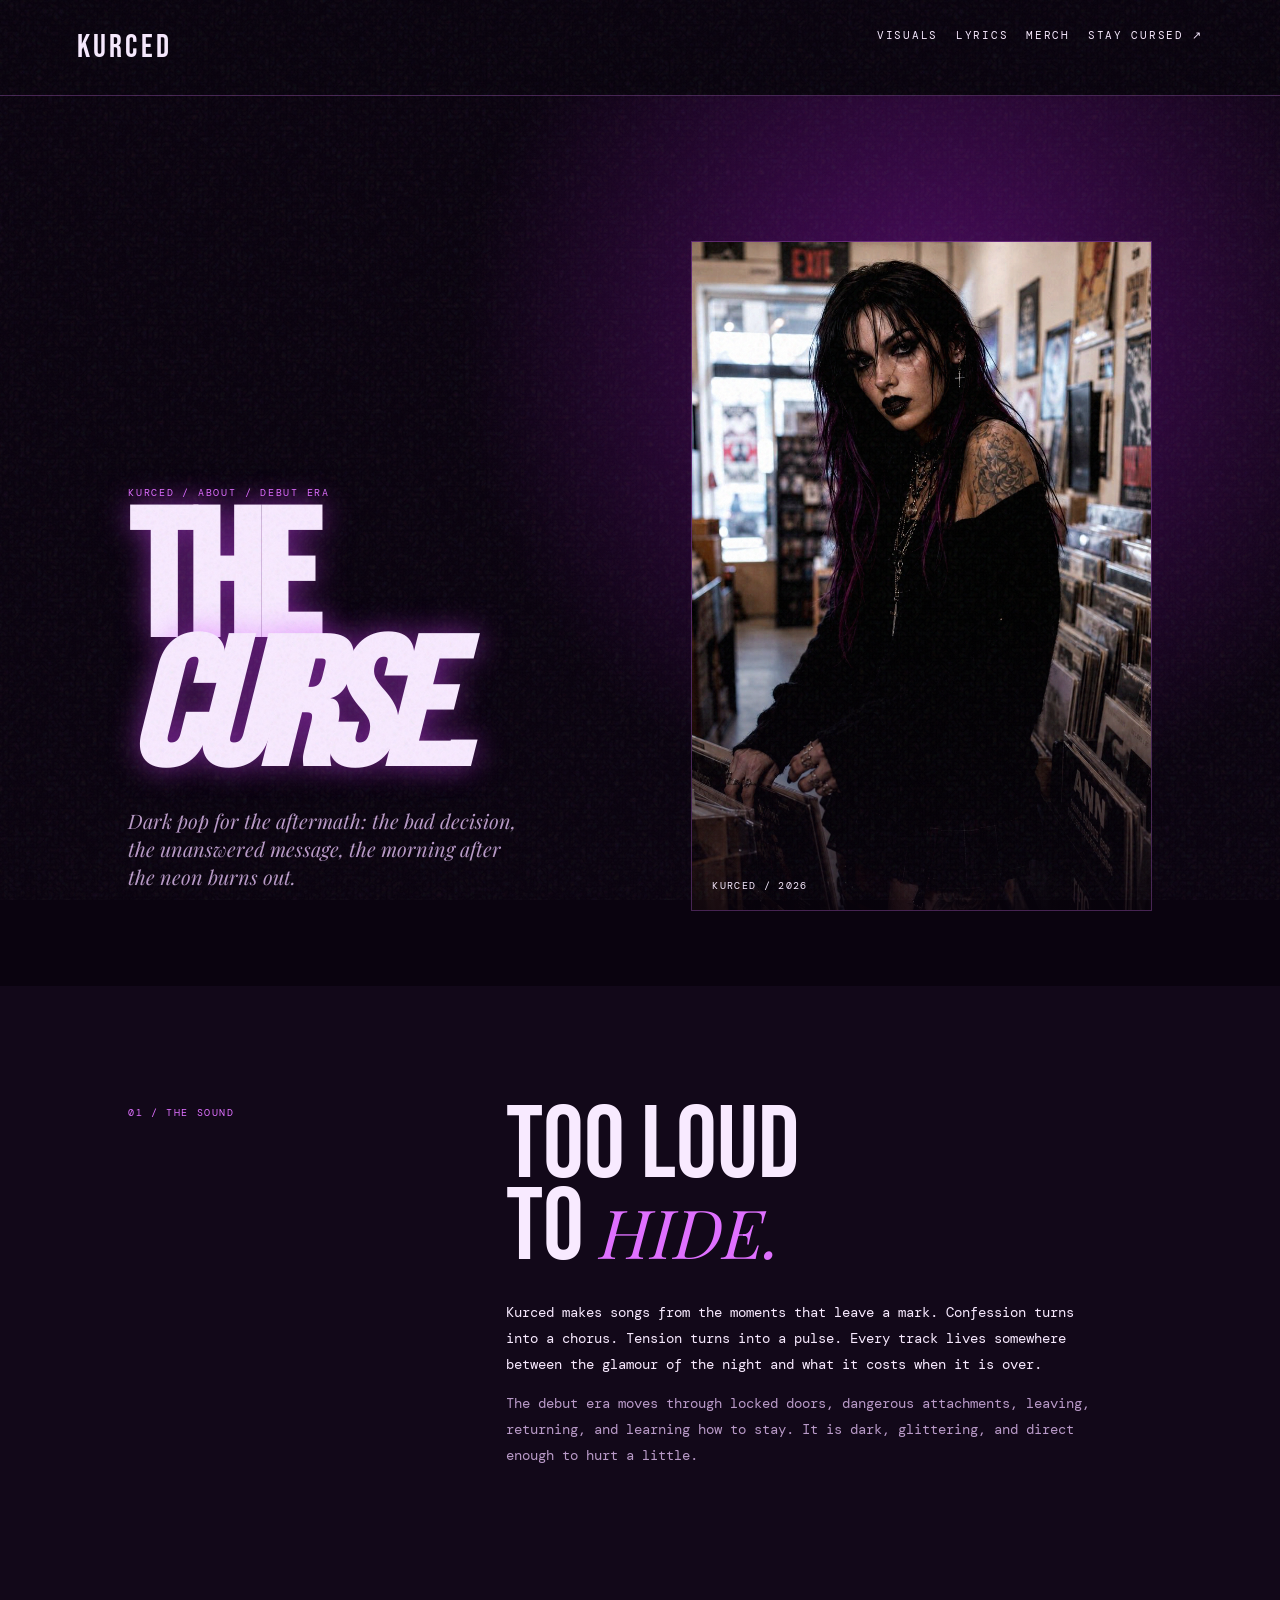
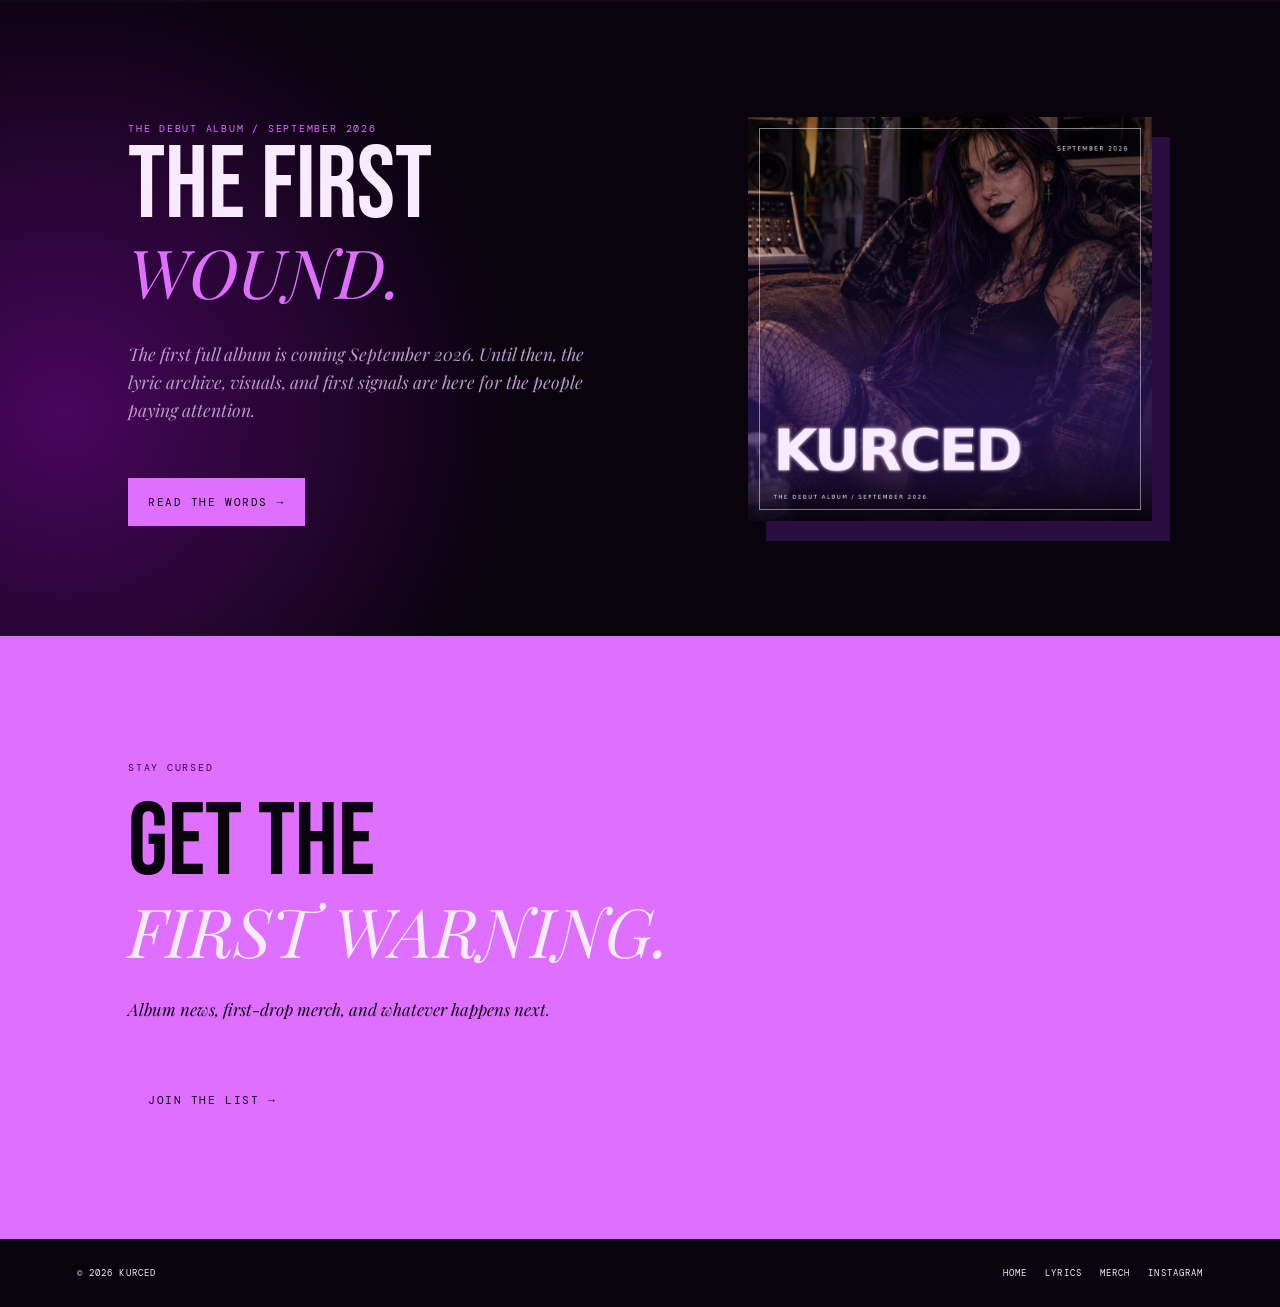
==== about.html @ 31b25982 "Add Kurced About and Merch pages" ====
<!doctype html>
<html lang="en"><head><meta charset="utf-8"><meta name="viewport" content="width=device-width,initial-scale=1"><meta name="theme-color" content="#09030e"><meta name="description" content="About Kurced — dark pop from the debut album era."><title>About — Kurced</title><link rel="preconnect" href="https://fonts.googleapis.com"><link rel="preconnect" href="https://fonts.gstatic.com" crossorigin><link href="https://fonts.googleapis.com/css2?family=Bebas+Neue&family=DM+Mono:wght@400;500&family=Playfair+Display:ital,wght@0,700;1,700&display=swap" rel="stylesheet"><link rel="stylesheet" href="styles.css?v=20260726-0930"></head><body><div class="noise"></div><header class="journal-nav"><a class="logo" href="index.html">KURCED</a><nav><a href="visuals.html">VISUALS</a><a href="lyrics.html">LYRICS</a><a href="merch.html">MERCH</a><a href="index.html#updates">STAY CURSED ↗</a></nav></header><main class="about-page"><section class="about-hero"><div><p class="eyebrow">KURCED / ABOUT / DEBUT ERA</p><h1>THE<br><em>CURSE.</em></h1><p class="about-lede">Dark pop for the aftermath: the bad decision, the unanswered message, the morning after the neon burns out.</p></div><figure><img src="assets/visuals/kurced-7.jpg" alt="Kurced in violet stage light"><figcaption>KURCED / 2026</figcaption></figure></section><section class="about-copy"><div class="section-label">01 / THE SOUND</div><div><h2>TOO LOUD<br>TO <em>HIDE.</em></h2><p>Kurced makes songs from the moments that leave a mark. Confession turns into a chorus. Tension turns into a pulse. Every track lives somewhere between the glamour of the night and what it costs when it is over.</p><p>The debut era moves through locked doors, dangerous attachments, leaving, returning, and learning how to stay. It is dark, glittering, and direct enough to hurt a little.</p></div></section><section class="about-era"><div><p class="eyebrow">THE DEBUT ALBUM / SEPTEMBER 2026</p><h2>THE FIRST<br><em>WOUND.</em></h2><p>The first full album is coming September 2026. Until then, the lyric archive, visuals, and first signals are here for the people paying attention.</p><a class="cta" href="lyrics.html">READ THE WORDS →</a></div><img src="assets/covers/debut-album.jpg" alt="Kurced debut album-era cover art"></section><section class="signup about-signup"><p class="eyebrow">STAY CURSED</p><h2>GET THE<br><em>FIRST WARNING.</em></h2><p class="signup-copy">Album news, first-drop merch, and whatever happens next.</p><a class="cta" href="index.html#updates">JOIN THE LIST →</a></section></main><footer><span>© <span id="year"></span> KURCED</span><nav><a href="index.html">HOME</a><a href="lyrics.html">LYRICS</a><a href="merch.html">MERCH</a><a href="https://www.instagram.com/KurcedGrl/" target="_blank" rel="noopener noreferrer">INSTAGRAM</a></nav></footer><script src="script.js?v=20260726-0930"></script></body></html>
---- styles.css ----
:root{--ink:#09030e;--paper:#f8eaff;--pink:#df70ff;--muted:#b99ac8;--line:#bd66db55}*{box-sizing:border-box}html{scroll-behavior:smooth}body{margin:0;background:var(--ink);color:var(--paper);font-family:'DM Mono',monospace}a{color:inherit;text-decoration:none}.noise{position:fixed;inset:0;pointer-events:none;opacity:.08;z-index:5;background-image:url("data:image/svg+xml,%3Csvg viewBox='0 0 180 180' xmlns='http://www.w3.org/2000/svg'%3E%3Cfilter id='n'%3E%3CfeTurbulence baseFrequency='.9' numOctaves='4'/%3E%3C/filter%3E%3Crect width='100%25' height='100%25' filter='url(%23n)'/%3E%3C/svg%3E")}header{position:absolute;z-index:3;top:0;left:0;right:0;padding:28px clamp(24px,6vw,90px);display:flex;justify-content:space-between;font-size:.67rem;letter-spacing:.16em}.logo,h1,h2,.art b{font-family:'Bebas Neue',sans-serif}.logo{font-size:2rem;letter-spacing:.1em}header nav{display:flex;gap:18px}.hero{min-height:100svh;padding:130px clamp(24px,10vw,150px) 70px;display:flex;align-items:center;position:relative;overflow:hidden}.copy{z-index:2;max-width:630px}.eyebrow{font-size:.65rem;letter-spacing:.17em;color:var(--pink)}h1{font-size:clamp(7rem,19vw,18rem);letter-spacing:-.04em;line-height:.72;margin:15px 0 38px;text-shadow:0 0 30px #d342ff88}.tagline{font:italic clamp(1.2rem,2.4vw,1.9rem)/1.2 'Playfair Display',serif;max-width:350px}.cta{margin-top:24px;display:inline-flex;gap:25px;padding:17px 20px;background:var(--pink);color:var(--ink);font-size:.7rem;letter-spacing:.14em;transition:.2s}.cta:hover{background:var(--paper);transform:translateY(-3px)}.hero-photo{position:absolute;inset:0;width:100%;overflow:hidden;border-bottom:1px solid rgba(222,112,255,.45)}.hero-photo:after{content:'';position:absolute;inset:0;background:linear-gradient(0deg,rgba(9,3,14,.82) 0%,rgba(9,3,14,.18) 30%,rgba(9,3,14,.03) 65%)}.hero-photo img{width:100%;height:100%;object-fit:cover;object-position:center}.hero .copy{align-self:end;margin-bottom:38px;max-width:410px}.hero .copy .eyebrow{background:rgba(9,3,14,.62);padding:7px 9px}.hero .copy .tagline{background:rgba(9,3,14,.66);padding:8px 10px}.scene{position:absolute;right:0;top:0;width:min(68vw,900px);height:100%}.ring,.orb{position:absolute;border-radius:50%;left:48%;transform:translateX(-50%)}.ring{border:2px solid var(--pink);filter:drop-shadow(0 0 12px #b800ff);top:17%;width:min(47vw,570px);height:min(47vw,570px)}.ring.two{top:10%;width:min(57vw,700px);height:min(57vw,700px);opacity:.18}.orb{top:19%;width:min(44vw,535px);height:min(44vw,535px);background:radial-gradient(circle at 43% 34%,#32103f,#0c0510 58%,transparent 59%)}.figure{position:absolute;z-index:1;width:35%;height:58%;bottom:0;left:47%;transform:translateX(-50%);border-radius:48% 48% 0 0;background:linear-gradient(100deg,#060307,#461247,#070307);filter:drop-shadow(0 0 18px #8e14c4)}.figure:before{content:'';position:absolute;top:-23%;left:20%;width:62%;height:43%;border-radius:48%;background:radial-gradient(circle at 64% 36%,#df98b7 0 5%,#713a52 18%,#180916 54%,transparent 55%)}.figure b{position:absolute;top:-15%;left:-16%;width:128%;height:67%;border-radius:52% 48% 35% 38%;background:linear-gradient(90deg,#030205,#1d0a1e,#020103);z-index:-1}.city{position:absolute;bottom:0;width:100%;height:18%;opacity:.6;background:repeating-linear-gradient(90deg,transparent 0 9px,#cb53fa 10px 11px,transparent 12px 21px),linear-gradient(#310342,#060208)}.aside,.scroll{position:absolute;bottom:42px;font-size:.58rem;letter-spacing:.15em;z-index:2}.aside{right:clamp(24px,5vw,80px);text-align:right;color:var(--muted);line-height:1.8}.scroll{left:clamp(24px,5vw,80px)}.about,.release,.signup{padding:115px clamp(24px,10vw,150px)}.about{background:#100718;border-top:1px solid var(--line)}.about>div{display:grid;grid-template-columns:1.3fr .55fr;gap:60px;align-items:end;margin-top:34px}h2{font-size:clamp(3.5rem,8vw,8rem);line-height:.82;font-weight:400;margin:0}h2 em{font-family:'Playfair Display',serif;font-size:.66em;color:var(--pink)}.about div p{color:var(--muted);font-size:.82rem;line-height:1.8}.about strong{color:var(--paper)}.artist-gallery{display:grid;grid-template-columns:repeat(3,1fr);gap:1px;background:var(--line)}.artist-gallery figure{margin:0;min-height:560px;position:relative;overflow:hidden;background:var(--ink)}.artist-gallery img{width:100%;height:100%;object-fit:cover;position:absolute;inset:0;filter:saturate(.9) contrast(1.06);transition:transform .6s ease}.artist-gallery figure:hover img{transform:scale(1.04)}.artist-gallery figcaption{position:absolute;bottom:28px;left:28px;font-size:.64rem;letter-spacing:.16em;z-index:1}.artist-gallery figure:after{content:'';position:absolute;inset:45% 0 0;background:linear-gradient(transparent,rgba(9,3,14,.85))}.release{background:radial-gradient(circle at 82% 25%,#43075a,transparent 42%),var(--ink)}.release-card{margin-top:35px;max-width:1080px;display:grid;grid-template-columns:.85fr 1fr}.art{min-height:420px;padding:26px;background:linear-gradient(145deg,#290436,#070209 72%);border:1px solid #df70ff88;display:flex;flex-direction:column;justify-content:space-between;position:relative;overflow:hidden}.art:after{content:'';position:absolute;inset:14%;border:1px solid var(--pink);border-radius:50%;box-shadow:0 0 25px #ad00fa}.art span{color:var(--pink);font:4rem 'Playfair Display';z-index:1}.art b{font-size:clamp(4.5rem,9vw,8rem);line-height:.7;z-index:1}.art small{z-index:1;color:var(--pink);font-size:.52rem;letter-spacing:.15em}.details{padding:clamp(30px,6vw,78px);border:1px solid var(--line);border-left:0;background:#0e0615c9;display:flex;flex-direction:column;justify-content:center}.details>p:not(.eyebrow){color:var(--muted);font-size:.78rem;margin:28px 0}.details>a{border-top:1px solid var(--line);padding:14px 0;font-size:.65rem;letter-spacing:.12em;display:flex;justify-content:space-between}.details>a:last-child{border-bottom:1px solid var(--line)}.signup{background:var(--pink);color:var(--ink)}.signup .eyebrow{color:#3a004e}.signup h2{margin:28px 0 42px}.signup h2 em{color:var(--paper)}form{max-width:720px;border-bottom:2px solid var(--ink);display:flex}#signup-form{max-width:960px;display:grid;grid-template-columns:1fr 1fr 1.3fr auto;gap:0 14px}#signup-form input{border-bottom:1px solid rgba(7,3,11,.35)}#signup-form button{padding:0 0 0 10px;white-space:nowrap}.signup-copy{font:italic 1.05rem/1.45 'Playfair Display',serif;max-width:560px;margin:-15px 0 30px}input{flex:1;min-width:0;padding:17px 0;border:0;background:transparent;outline:0;font:500 .7rem 'DM Mono';color:var(--ink)}input::placeholder{color:#20002eaa}button{border:0;background:transparent;font:500 .67rem 'DM Mono';letter-spacing:.1em;cursor:pointer;padding-left:15px}.sr{position:absolute;clip:rect(0,0,0,0)}#notice{font-size:.65rem;min-height:1em}footer{padding:28px clamp(24px,6vw,90px);display:flex;justify-content:space-between;font-size:.57rem;letter-spacing:.12em}footer nav{display:flex;gap:18px}.journal-nav{position:relative;border-bottom:1px solid var(--line)}.visuals{max-width:1400px;margin:0 auto;padding:100px clamp(24px,6vw,90px)}.visuals>h1{font-size:clamp(6rem,15vw,14rem);margin:18px 0}.visuals>p:last-of-type{color:var(--muted);font:italic 1.2rem/1.45 'Playfair Display',serif;max-width:520px;margin-bottom:48px}.visual-grid{columns:3 280px;column-gap:10px}.visual-grid img{display:block;width:100%;margin:0 0 10px;break-inside:avoid;filter:saturate(.92) contrast(1.06);transition:filter .25s}.visual-grid img:hover{filter:saturate(1.1) contrast(1.12)}.track-hub{max-width:1200px;margin:0 auto;padding:100px clamp(24px,8vw,110px)}.track-hub>h1{font-size:clamp(6rem,15vw,14rem);margin:18px 0}.track-intro{color:var(--muted);font:italic 1.25rem/1.4 'Playfair Display',serif;margin:0 0 55px}.cover-release{display:grid;grid-template-columns:1.15fr .85fr;align-items:end;gap:clamp(30px,7vw,110px);padding:0 0 72px;border-bottom:1px solid var(--line)}.cover-release h2{font-size:clamp(4.2rem,9vw,8.5rem);line-height:.82;margin:16px 0 25px}.cover-release p:not(.eyebrow){max-width:370px;color:var(--muted);font:italic 1.1rem/1.5 'Playfair Display',serif;margin-bottom:28px}.album-cover{width:100%;display:block;box-shadow:18px 20px 0 #6d24a955}.single-cover-grid{display:grid;grid-template-columns:repeat(5,1fr);gap:14px;padding:42px 0}.single-cover-grid a{display:block;overflow:hidden;background:#21072e;aspect-ratio:1}.single-cover-grid img{width:100%;height:100%;object-fit:cover;display:block;transition:transform .35s ease}.single-cover-grid a:hover img{transform:scale(1.045)}.track-grid{display:grid;grid-template-columns:repeat(2,1fr);gap:1px;background:var(--line)}.track-card{min-height:360px;padding:30px;position:relative;display:flex;flex-direction:column;justify-content:flex-end;overflow:hidden;background:#18071f}.track-card:before{content:'';position:absolute;inset:0;background:linear-gradient(135deg,#2e0a39,#08030d);transition:transform .35s}.track-card:hover:before{transform:scale(1.05)}.track-card>*{position:relative;z-index:1}.track-card span,.track-card b{font-size:.6rem;letter-spacing:.15em;color:var(--pink)}.track-card h2{font-size:clamp(3.4rem,6vw,6rem);margin:16px 0}.track-card p{color:var(--muted);font-size:.78rem;line-height:1.7;max-width:310px}.track-card b{margin-top:22px;color:var(--paper)}.track-card--locked:before{background:linear-gradient(135deg,#401054,#09030e)}.track-card--boys:before{background:linear-gradient(135deg,#27122e,#08030d)}.track-card--overdose:before{background:linear-gradient(135deg,#18212b,#09030e)}.track-card--seen:before{background:linear-gradient(135deg,#35121d,#09030e)}.track-card--medicine:before{background:linear-gradient(135deg,#122f38,#09030e)}.track-card--soon:before{background:linear-gradient(135deg,#140617,#09030e)}.lyrics{max-width:900px;margin:0 auto;padding:100px clamp(24px,8vw,110px)}.lyrics>h1{font-size:clamp(6rem,15vw,14rem);margin:18px 0;line-height:.72}.lyrics-subtitle{color:var(--muted);font:italic 1.2rem 'Playfair Display',serif;margin-bottom:18px}.support-note{border-left:2px solid var(--pink);color:var(--muted);font-size:.72rem;line-height:1.7;margin:0 0 50px;max-width:600px;padding-left:15px}.support-note strong{color:var(--paper)}.lyrics-sheet{border-top:1px solid var(--line);max-width:640px}.lyrics-sheet section{border-bottom:1px solid var(--line);padding:32px 0}.lyrics-sheet section>p:not(.post-meta){color:var(--paper);font:italic 1.05rem/1.9 'Playfair Display',serif}.lyrics>.cta{margin-top:45px}.journal{max-width:1100px;margin:0 auto;padding:100px clamp(24px,8vw,110px)}.journal>h1{font-size:clamp(6rem,15vw,14rem);margin:18px 0}.journal-intro{max-width:500px;color:var(--muted);font:italic 1.25rem/1.4 'Playfair Display',serif;margin-bottom:85px}.journal article{border-top:1px solid var(--line);padding:48px 0;max-width:760px}.post-meta{font-size:.62rem;letter-spacing:.15em;color:var(--pink)}.journal article h2{font-size:clamp(2.8rem,6vw,5.5rem);margin:15px 0 25px}.journal article>p:not(.post-meta){color:var(--muted);font-size:.82rem;line-height:1.9;max-width:640px}.journal article>p:not(.post-meta):first-of-type{color:var(--paper)}.journal article .cta{margin-top:14px}.about-page,.merch-page{padding-top:0}.about-hero{min-height:790px;display:grid;grid-template-columns:1fr 1fr;align-items:end;padding:145px clamp(24px,10vw,150px) 75px;gap:clamp(35px,8vw,130px);background:radial-gradient(circle at 73% 28%,#4d0b61,transparent 42%),#0a030f}.about-hero h1,.merch-hero h1{font-size:clamp(6rem,14vw,14rem);line-height:.72;margin:20px 0 30px}.about-lede,.merch-hero>p:not(.eyebrow){font:italic 1.25rem/1.4 'Playfair Display',serif;max-width:390px;color:var(--muted)}.about-hero figure{height:min(58vw,670px);margin:0;position:relative;overflow:hidden;border:1px solid var(--line)}.about-hero figure:after{content:'';position:absolute;inset:50% 0 0;background:linear-gradient(transparent,#09030ec9)}.about-hero img{width:100%;height:100%;object-fit:cover;filter:saturate(.9) contrast(1.1)}.about-hero figcaption{position:absolute;z-index:1;left:20px;bottom:18px;font-size:.6rem;letter-spacing:.14em}.about-copy{padding:120px clamp(24px,10vw,150px);display:grid;grid-template-columns:.5fr 1fr;gap:55px;background:#120819}.section-label{font-size:.63rem;letter-spacing:.16em;color:var(--pink)}.about-copy h2,.about-era h2,.merch-cta h2{font-size:clamp(4rem,8vw,8.5rem);line-height:.8;margin:0 0 30px}.about-copy p{max-width:590px;color:var(--muted);font-size:.85rem;line-height:1.9}.about-copy p:first-of-type{color:var(--paper)}.about-era{padding:110px clamp(24px,10vw,150px);display:grid;grid-template-columns:1fr .82fr;gap:clamp(40px,10vw,160px);align-items:center;background:radial-gradient(circle at 5% 65%,#49065d,transparent 35%),var(--ink)}.about-era>div>p:not(.eyebrow){color:var(--muted);font:italic 1.1rem/1.6 'Playfair Display',serif;max-width:470px;margin-bottom:30px}.about-era img{display:block;width:100%;box-shadow:18px 20px 0 #6d24a955}.about-signup{margin:0}.merch-hero{min-height:640px;padding:155px clamp(24px,10vw,150px) 85px;display:flex;flex-direction:column;justify-content:end;background:radial-gradient(circle at 79% 24%,#5a096d,transparent 28%),radial-gradient(circle at 92% 80%,#e261ff22,transparent 32%),#100518}.merch-hero h1{margin-bottom:30px}.merch-hero .cta{align-self:flex-start}.merch-note{padding:38px clamp(24px,10vw,150px);display:grid;grid-template-columns:.5fr 1fr;gap:55px;border-top:1px solid var(--line);border-bottom:1px solid var(--line);background:#100718}.merch-note p{margin:0;max-width:620px;color:var(--muted);font:italic 1.05rem/1.55 'Playfair Display',serif}.product-grid{display:grid;grid-template-columns:repeat(5,1fr);gap:1px;background:var(--line)}.product-card{min-height:460px;position:relative;overflow:hidden;background:#1c0924;display:flex;align-items:end}.product-card:after{content:'';position:absolute;inset:45% 0 0;background:linear-gradient(transparent,#09030ef5)}.product-card img{position:absolute;inset:0;width:100%;height:100%;object-fit:cover;filter:saturate(.85) contrast(1.04);transition:transform .45s ease}.product-card:hover img{transform:scale(1.055)}.product-card>div{position:relative;z-index:1;padding:22px;width:100%}.product-card span{font-size:.55rem;letter-spacing:.13em;color:var(--pink)}.product-card h2{font-size:clamp(2.7rem,4.5vw,5rem);line-height:.78;margin:16px 0}.product-card p{margin:0;font-size:.7rem;letter-spacing:.12em}.merch-cta{padding:130px clamp(24px,10vw,150px);background:var(--pink);color:var(--ink)}.merch-cta .eyebrow{color:#400052}.merch-cta h2 em{color:var(--paper)}.merch-cta>p:not(.eyebrow){font:italic 1.1rem/1.5 'Playfair Display',serif;max-width:450px}.merch-cta .cta{background:var(--ink);color:var(--paper)}@media(max-width:720px){.hero{min-height:780px;padding-bottom:145px}.hero-photo{width:100%;right:auto;opacity:1}.hero .copy{align-self:end;margin:0 0 38px}.copy{margin-top:0}.artist-gallery{grid-template-columns:1fr}.artist-gallery figure{min-height:480px}.track-grid{grid-template-columns:1fr}.cover-release{grid-template-columns:1fr;gap:35px}.single-cover-grid{grid-template-columns:repeat(2,1fr)}.single-cover-grid a:last-child{grid-column:span 2;width:50%;justify-self:center}#signup-form{grid-template-columns:1fr}#signup-form button{padding:17px 0;text-align:left}.about,.release,.signup{padding-top:82px;padding-bottom:82px}.about>div,.release-card{grid-template-columns:1fr}.about>div{gap:25px}.details{border-left:1px solid var(--line);border-top:0}.art{min-height:350px}.about-hero,.about-era,.about-copy,.merch-note{grid-template-columns:1fr;padding-top:100px;padding-bottom:75px}.about-hero{min-height:880px}.about-hero figure{height:440px}.about-copy{gap:26px}.product-grid{grid-template-columns:1fr}.product-card{min-height:410px}.merch-hero{min-height:570px;padding-top:130px}.merch-note{gap:20px}.about-era img{max-width:500px}.merch-cta{padding-top:85px;padding-bottom:85px}footer{flex-direction:column;gap:15px}.aside{bottom:47px}.scroll{bottom:35px}}
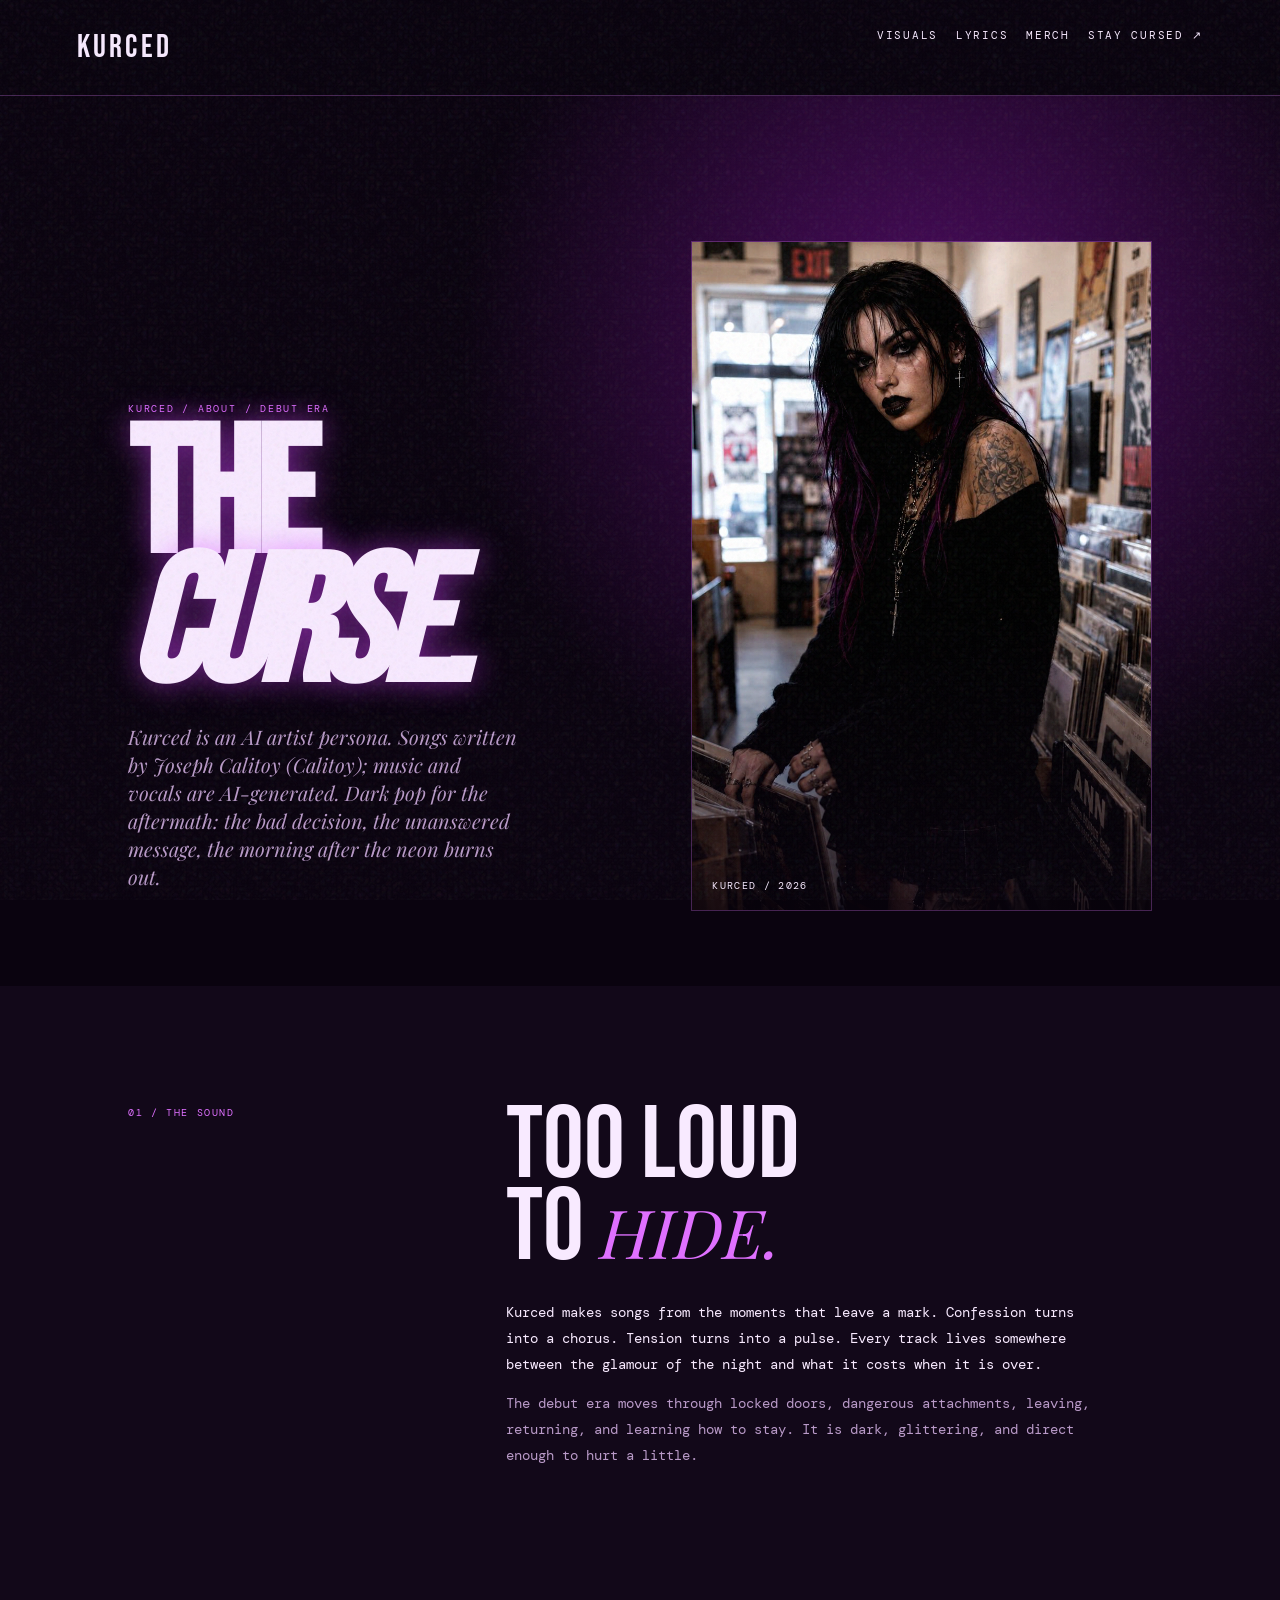
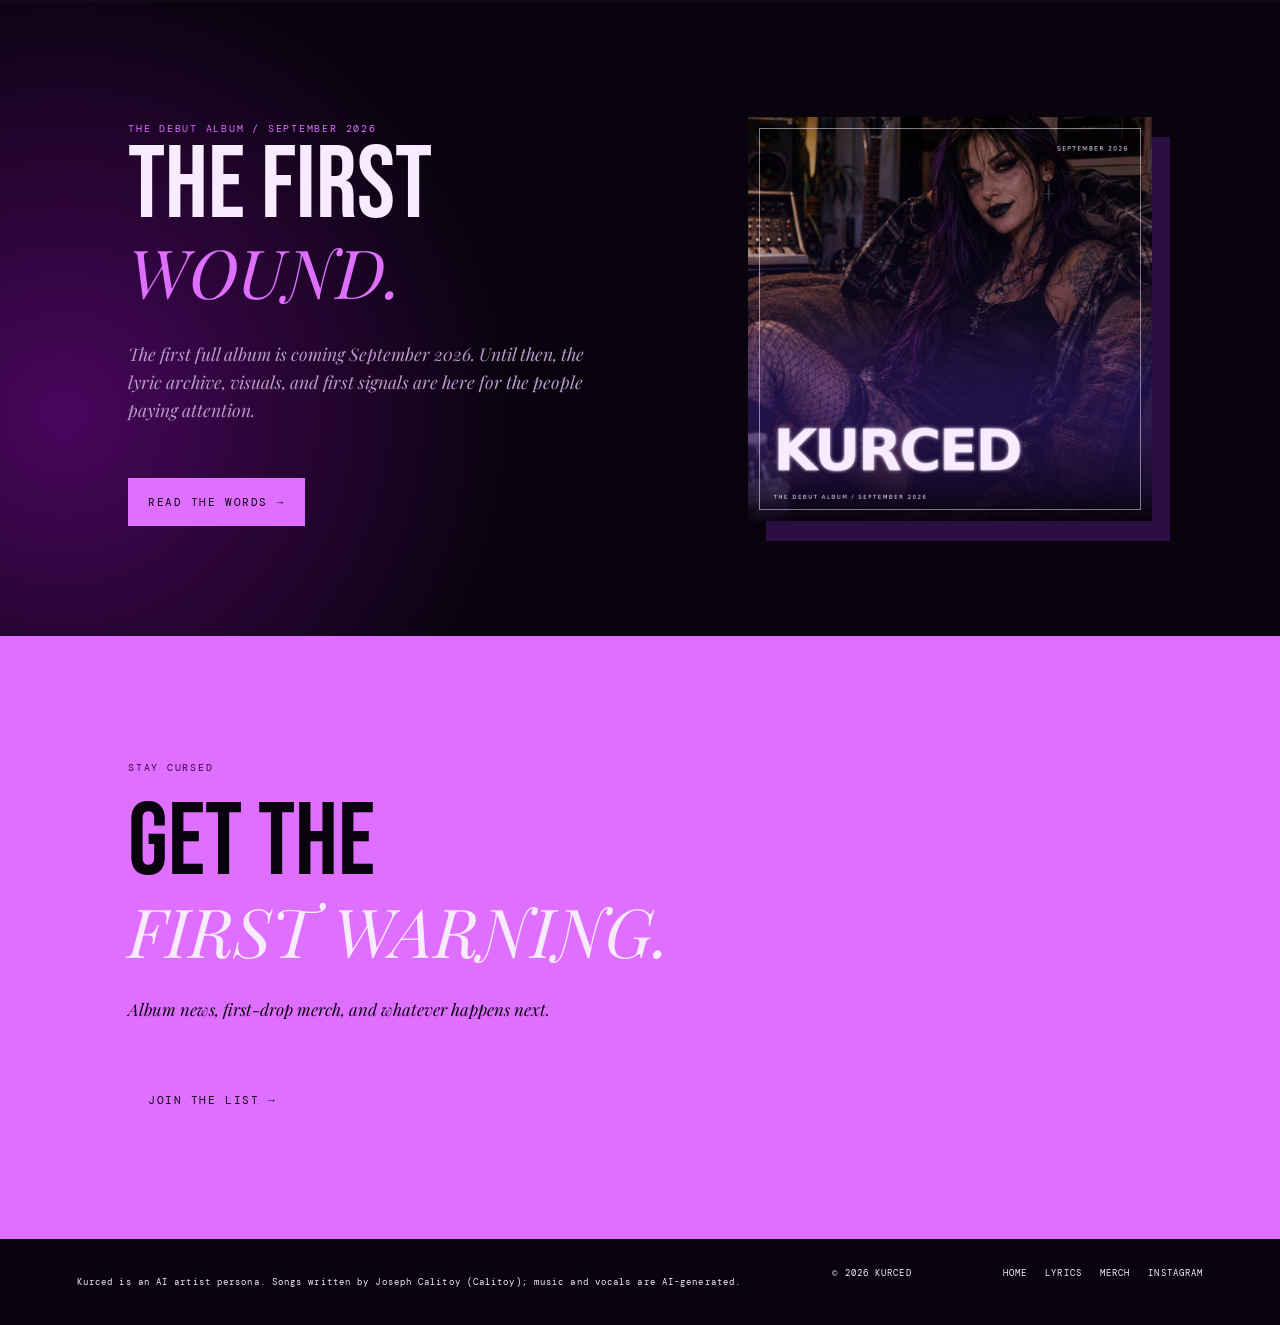
==== commit f24b4dd1: "Clarify Calitoy songwriting and AI-generated Kurced music and vocals" ====
--- a/about.html
+++ b/about.html
@@ -1,2 +1,26 @@
 <!doctype html>
-<html lang="en"><head><meta charset="utf-8"><meta name="viewport" content="width=device-width,initial-scale=1"><meta name="theme-color" content="#09030e"><meta name="description" content="About Kurced — dark pop from the debut album era."><title>About — Kurced</title><link rel="preconnect" href="https://fonts.googleapis.com"><link rel="preconnect" href="https://fonts.gstatic.com" crossorigin><link href="https://fonts.googleapis.com/css2?family=Bebas+Neue&family=DM+Mono:wght@400;500&family=Playfair+Display:ital,wght@0,700;1,700&display=swap" rel="stylesheet"><link rel="stylesheet" href="styles.css?v=20260726-0930"></head><body><div class="noise"></div><header class="journal-nav"><a class="logo" href="index.html">KURCED</a><nav><a href="visuals.html">VISUALS</a><a href="lyrics.html">LYRICS</a><a href="merch.html">MERCH</a><a href="index.html#updates">STAY CURSED ↗</a></nav></header><main class="about-page"><section class="about-hero"><div><p class="eyebrow">KURCED / ABOUT / DEBUT ERA</p><h1>THE<br><em>CURSE.</em></h1><p class="about-lede">Dark pop for the aftermath: the bad decision, the unanswered message, the morning after the neon burns out.</p></div><figure><img src="assets/visuals/kurced-7.jpg" alt="Kurced in violet stage light"><figcaption>KURCED / 2026</figcaption></figure></section><section class="about-copy"><div class="section-label">01 / THE SOUND</div><div><h2>TOO LOUD<br>TO <em>HIDE.</em></h2><p>Kurced makes songs from the moments that leave a mark. Confession turns into a chorus. Tension turns into a pulse. Every track lives somewhere between the glamour of the night and what it costs when it is over.</p><p>The debut era moves through locked doors, dangerous attachments, leaving, returning, and learning how to stay. It is dark, glittering, and direct enough to hurt a little.</p></div></section><section class="about-era"><div><p class="eyebrow">THE DEBUT ALBUM / SEPTEMBER 2026</p><h2>THE FIRST<br><em>WOUND.</em></h2><p>The first full album is coming September 2026. Until then, the lyric archive, visuals, and first signals are here for the people paying attention.</p><a class="cta" href="lyrics.html">READ THE WORDS →</a></div><img src="assets/covers/debut-album.jpg" alt="Kurced debut album-era cover art"></section><section class="signup about-signup"><p class="eyebrow">STAY CURSED</p><h2>GET THE<br><em>FIRST WARNING.</em></h2><p class="signup-copy">Album news, first-drop merch, and whatever happens next.</p><a class="cta" href="index.html#updates">JOIN THE LIST →</a></section></main><footer><span>© <span id="year"></span> KURCED</span><nav><a href="index.html">HOME</a><a href="lyrics.html">LYRICS</a><a href="merch.html">MERCH</a><a href="https://www.instagram.com/KurcedGrl/" target="_blank" rel="noopener noreferrer">INSTAGRAM</a></nav></footer><script src="script.js?v=20260726-0930"></script></body></html>
+<html lang="en"><head><meta charset="utf-8"><meta name="viewport" content="width=device-width,initial-scale=1"><meta name="theme-color" content="#09030e"><meta name="description" content="About Kurced — dark pop from the debut album era. Songs written by Joseph Calitoy (Calitoy); music and vocals are AI-generated."><title>About — Kurced</title><link rel="preconnect" href="https://fonts.googleapis.com"><link rel="preconnect" href="https://fonts.gstatic.com" crossorigin><link href="https://fonts.googleapis.com/css2?family=Bebas+Neue&family=DM+Mono:wght@400;500&family=Playfair+Display:ital,wght@0,700;1,700&display=swap" rel="stylesheet"><link rel="stylesheet" href="styles.css?v=20260728-0826"></head><body><div class="noise"></div><header class="journal-nav"><a class="logo" href="index.html">KURCED</a><nav><a href="visuals.html">VISUALS</a><a href="lyrics.html">LYRICS</a><a href="merch.html">MERCH</a><a href="index.html#updates">STAY CURSED ↗</a></nav></header><main class="about-page"><section class="about-hero"><div><p class="eyebrow">KURCED / ABOUT / DEBUT ERA</p><h1>THE<br><em>CURSE.</em></h1><p class="about-lede">Kurced is an AI artist persona. Songs written by Joseph Calitoy (Calitoy); music and vocals are AI-generated. Dark pop for the aftermath: the bad decision, the unanswered message, the morning after the neon burns out.</p></div><figure><img src="assets/visuals/kurced-7.jpg" alt="Kurced in violet stage light"><figcaption>KURCED / 2026</figcaption></figure></section><section class="about-copy"><div class="section-label">01 / THE SOUND</div><div><h2>TOO LOUD<br>TO <em>HIDE.</em></h2><p>Kurced makes songs from the moments that leave a mark. Confession turns into a chorus. Tension turns into a pulse. Every track lives somewhere between the glamour of the night and what it costs when it is over.</p><p>The debut era moves through locked doors, dangerous attachments, leaving, returning, and learning how to stay. It is dark, glittering, and direct enough to hurt a little.</p></div></section><section class="about-era"><div><p class="eyebrow">THE DEBUT ALBUM / SEPTEMBER 2026</p><h2>THE FIRST<br><em>WOUND.</em></h2><p>The first full album is coming September 2026. Until then, the lyric archive, visuals, and first signals are here for the people paying attention.</p><a class="cta" href="lyrics.html">READ THE WORDS →</a></div><img src="assets/covers/debut-album.jpg" alt="Kurced debut album-era cover art"></section><section class="signup about-signup"><p class="eyebrow">STAY CURSED</p><h2>GET THE<br><em>FIRST WARNING.</em></h2><p class="signup-copy">Album news, first-drop merch, and whatever happens next.</p><a class="cta" href="index.html#updates">JOIN THE LIST →</a></section></main><footer><p class="artist-credit">Kurced is an AI artist persona. Songs written by Joseph Calitoy (Calitoy); music and vocals are AI-generated.</p><span>© <span id="year"></span> KURCED</span><nav><a href="index.html">HOME</a><a href="lyrics.html">LYRICS</a><a href="merch.html">MERCH</a><a href="https://www.instagram.com/KurcedGrl/" target="_blank" rel="noopener noreferrer">INSTAGRAM</a></nav></footer><script src="script.js?v=20260726-0930"></script>
+<script>
+document.querySelectorAll('form').forEach(function(form){
+  if(form.dataset.wired) return;
+  form.dataset.wired='1';
+  form.addEventListener('submit',async function(e){
+    e.preventDefault();
+    var emailInput=form.querySelector('input[type=email]')||form.querySelector('input[name=email]');
+    var nameInput=form.querySelector('input[name=name]')||form.querySelector('input[name=first_name]');
+    var phoneInput=form.querySelector('input[name=phone]')||form.querySelector('input[type=tel]');
+    if(!emailInput||!emailInput.value){alert('Please enter your email.');return;}
+    var btn=form.querySelector('button[type=submit]')||form.querySelector('button');
+    var origText=btn?btn.textContent:'';
+    if(btn){btn.textContent='...';btn.disabled=true;}
+    try{
+      var r=await fetch('https://email-capture.calitoy.workers.dev',{method:'POST',headers:{'Content-Type':'application/json'},body:JSON.stringify({email:emailInput.value,name:nameInput?nameInput.value:'',phone:phoneInput?phoneInput.value:'',source:'kurced.com'})});
+      var d=await r.json();
+      if(d.success){form.innerHTML='<p style="text-align:center;padding:20px;font-size:1.1em;color:var(--pink);">You are in. Stay cursed.</p>';}
+      else{alert(d.error||'Something went wrong.');if(btn){btn.textContent=origText;btn.disabled=false;}}
+    }catch(err){alert('Network error.');if(btn){btn.textContent=origText;btn.disabled=false;}}
+  });
+});
+</script>
+
+</body></html>
--- a/styles.css
+++ b/styles.css
@@ -1 +1 @@
-:root{--ink:#09030e;--paper:#f8eaff;--pink:#df70ff;--muted:#b99ac8;--line:#bd66db55}*{box-sizing:border-box}html{scroll-behavior:smooth}body{margin:0;background:var(--ink);color:var(--paper);font-family:'DM Mono',monospace}a{color:inherit;text-decoration:none}.noise{position:fixed;inset:0;pointer-events:none;opacity:.08;z-index:5;background-image:url("data:image/svg+xml,%3Csvg viewBox='0 0 180 180' xmlns='http://www.w3.org/2000/svg'%3E%3Cfilter id='n'%3E%3CfeTurbulence baseFrequency='.9' numOctaves='4'/%3E%3C/filter%3E%3Crect width='100%25' height='100%25' filter='url(%23n)'/%3E%3C/svg%3E")}header{position:absolute;z-index:3;top:0;left:0;right:0;padding:28px clamp(24px,6vw,90px);display:flex;justify-content:space-between;font-size:.67rem;letter-spacing:.16em}.logo,h1,h2,.art b{font-family:'Bebas Neue',sans-serif}.logo{font-size:2rem;letter-spacing:.1em}header nav{display:flex;gap:18px}.hero{min-height:100svh;padding:130px clamp(24px,10vw,150px) 70px;display:flex;align-items:center;position:relative;overflow:hidden}.copy{z-index:2;max-width:630px}.eyebrow{font-size:.65rem;letter-spacing:.17em;color:var(--pink)}h1{font-size:clamp(7rem,19vw,18rem);letter-spacing:-.04em;line-height:.72;margin:15px 0 38px;text-shadow:0 0 30px #d342ff88}.tagline{font:italic clamp(1.2rem,2.4vw,1.9rem)/1.2 'Playfair Display',serif;max-width:350px}.cta{margin-top:24px;display:inline-flex;gap:25px;padding:17px 20px;background:var(--pink);color:var(--ink);font-size:.7rem;letter-spacing:.14em;transition:.2s}.cta:hover{background:var(--paper);transform:translateY(-3px)}.hero-photo{position:absolute;inset:0;width:100%;overflow:hidden;border-bottom:1px solid rgba(222,112,255,.45)}.hero-photo:after{content:'';position:absolute;inset:0;background:linear-gradient(0deg,rgba(9,3,14,.82) 0%,rgba(9,3,14,.18) 30%,rgba(9,3,14,.03) 65%)}.hero-photo img{width:100%;height:100%;object-fit:cover;object-position:center}.hero .copy{align-self:end;margin-bottom:38px;max-width:410px}.hero .copy .eyebrow{background:rgba(9,3,14,.62);padding:7px 9px}.hero .copy .tagline{background:rgba(9,3,14,.66);padding:8px 10px}.scene{position:absolute;right:0;top:0;width:min(68vw,900px);height:100%}.ring,.orb{position:absolute;border-radius:50%;left:48%;transform:translateX(-50%)}.ring{border:2px solid var(--pink);filter:drop-shadow(0 0 12px #b800ff);top:17%;width:min(47vw,570px);height:min(47vw,570px)}.ring.two{top:10%;width:min(57vw,700px);height:min(57vw,700px);opacity:.18}.orb{top:19%;width:min(44vw,535px);height:min(44vw,535px);background:radial-gradient(circle at 43% 34%,#32103f,#0c0510 58%,transparent 59%)}.figure{position:absolute;z-index:1;width:35%;height:58%;bottom:0;left:47%;transform:translateX(-50%);border-radius:48% 48% 0 0;background:linear-gradient(100deg,#060307,#461247,#070307);filter:drop-shadow(0 0 18px #8e14c4)}.figure:before{content:'';position:absolute;top:-23%;left:20%;width:62%;height:43%;border-radius:48%;background:radial-gradient(circle at 64% 36%,#df98b7 0 5%,#713a52 18%,#180916 54%,transparent 55%)}.figure b{position:absolute;top:-15%;left:-16%;width:128%;height:67%;border-radius:52% 48% 35% 38%;background:linear-gradient(90deg,#030205,#1d0a1e,#020103);z-index:-1}.city{position:absolute;bottom:0;width:100%;height:18%;opacity:.6;background:repeating-linear-gradient(90deg,transparent 0 9px,#cb53fa 10px 11px,transparent 12px 21px),linear-gradient(#310342,#060208)}.aside,.scroll{position:absolute;bottom:42px;font-size:.58rem;letter-spacing:.15em;z-index:2}.aside{right:clamp(24px,5vw,80px);text-align:right;color:var(--muted);line-height:1.8}.scroll{left:clamp(24px,5vw,80px)}.about,.release,.signup{padding:115px clamp(24px,10vw,150px)}.about{background:#100718;border-top:1px solid var(--line)}.about>div{display:grid;grid-template-columns:1.3fr .55fr;gap:60px;align-items:end;margin-top:34px}h2{font-size:clamp(3.5rem,8vw,8rem);line-height:.82;font-weight:400;margin:0}h2 em{font-family:'Playfair Display',serif;font-size:.66em;color:var(--pink)}.about div p{color:var(--muted);font-size:.82rem;line-height:1.8}.about strong{color:var(--paper)}.artist-gallery{display:grid;grid-template-columns:repeat(3,1fr);gap:1px;background:var(--line)}.artist-gallery figure{margin:0;min-height:560px;position:relative;overflow:hidden;background:var(--ink)}.artist-gallery img{width:100%;height:100%;object-fit:cover;position:absolute;inset:0;filter:saturate(.9) contrast(1.06);transition:transform .6s ease}.artist-gallery figure:hover img{transform:scale(1.04)}.artist-gallery figcaption{position:absolute;bottom:28px;left:28px;font-size:.64rem;letter-spacing:.16em;z-index:1}.artist-gallery figure:after{content:'';position:absolute;inset:45% 0 0;background:linear-gradient(transparent,rgba(9,3,14,.85))}.release{background:radial-gradient(circle at 82% 25%,#43075a,transparent 42%),var(--ink)}.release-card{margin-top:35px;max-width:1080px;display:grid;grid-template-columns:.85fr 1fr}.art{min-height:420px;padding:26px;background:linear-gradient(145deg,#290436,#070209 72%);border:1px solid #df70ff88;display:flex;flex-direction:column;justify-content:space-between;position:relative;overflow:hidden}.art:after{content:'';position:absolute;inset:14%;border:1px solid var(--pink);border-radius:50%;box-shadow:0 0 25px #ad00fa}.art span{color:var(--pink);font:4rem 'Playfair Display';z-index:1}.art b{font-size:clamp(4.5rem,9vw,8rem);line-height:.7;z-index:1}.art small{z-index:1;color:var(--pink);font-size:.52rem;letter-spacing:.15em}.details{padding:clamp(30px,6vw,78px);border:1px solid var(--line);border-left:0;background:#0e0615c9;display:flex;flex-direction:column;justify-content:center}.details>p:not(.eyebrow){color:var(--muted);font-size:.78rem;margin:28px 0}.details>a{border-top:1px solid var(--line);padding:14px 0;font-size:.65rem;letter-spacing:.12em;display:flex;justify-content:space-between}.details>a:last-child{border-bottom:1px solid var(--line)}.signup{background:var(--pink);color:var(--ink)}.signup .eyebrow{color:#3a004e}.signup h2{margin:28px 0 42px}.signup h2 em{color:var(--paper)}form{max-width:720px;border-bottom:2px solid var(--ink);display:flex}#signup-form{max-width:960px;display:grid;grid-template-columns:1fr 1fr 1.3fr auto;gap:0 14px}#signup-form input{border-bottom:1px solid rgba(7,3,11,.35)}#signup-form button{padding:0 0 0 10px;white-space:nowrap}.signup-copy{font:italic 1.05rem/1.45 'Playfair Display',serif;max-width:560px;margin:-15px 0 30px}input{flex:1;min-width:0;padding:17px 0;border:0;background:transparent;outline:0;font:500 .7rem 'DM Mono';color:var(--ink)}input::placeholder{color:#20002eaa}button{border:0;background:transparent;font:500 .67rem 'DM Mono';letter-spacing:.1em;cursor:pointer;padding-left:15px}.sr{position:absolute;clip:rect(0,0,0,0)}#notice{font-size:.65rem;min-height:1em}footer{padding:28px clamp(24px,6vw,90px);display:flex;justify-content:space-between;font-size:.57rem;letter-spacing:.12em}footer nav{display:flex;gap:18px}.journal-nav{position:relative;border-bottom:1px solid var(--line)}.visuals{max-width:1400px;margin:0 auto;padding:100px clamp(24px,6vw,90px)}.visuals>h1{font-size:clamp(6rem,15vw,14rem);margin:18px 0}.visuals>p:last-of-type{color:var(--muted);font:italic 1.2rem/1.45 'Playfair Display',serif;max-width:520px;margin-bottom:48px}.visual-grid{columns:3 280px;column-gap:10px}.visual-grid img{display:block;width:100%;margin:0 0 10px;break-inside:avoid;filter:saturate(.92) contrast(1.06);transition:filter .25s}.visual-grid img:hover{filter:saturate(1.1) contrast(1.12)}.track-hub{max-width:1200px;margin:0 auto;padding:100px clamp(24px,8vw,110px)}.track-hub>h1{font-size:clamp(6rem,15vw,14rem);margin:18px 0}.track-intro{color:var(--muted);font:italic 1.25rem/1.4 'Playfair Display',serif;margin:0 0 55px}.cover-release{display:grid;grid-template-columns:1.15fr .85fr;align-items:end;gap:clamp(30px,7vw,110px);padding:0 0 72px;border-bottom:1px solid var(--line)}.cover-release h2{font-size:clamp(4.2rem,9vw,8.5rem);line-height:.82;margin:16px 0 25px}.cover-release p:not(.eyebrow){max-width:370px;color:var(--muted);font:italic 1.1rem/1.5 'Playfair Display',serif;margin-bottom:28px}.album-cover{width:100%;display:block;box-shadow:18px 20px 0 #6d24a955}.single-cover-grid{display:grid;grid-template-columns:repeat(5,1fr);gap:14px;padding:42px 0}.single-cover-grid a{display:block;overflow:hidden;background:#21072e;aspect-ratio:1}.single-cover-grid img{width:100%;height:100%;object-fit:cover;display:block;transition:transform .35s ease}.single-cover-grid a:hover img{transform:scale(1.045)}.track-grid{display:grid;grid-template-columns:repeat(2,1fr);gap:1px;background:var(--line)}.track-card{min-height:360px;padding:30px;position:relative;display:flex;flex-direction:column;justify-content:flex-end;overflow:hidden;background:#18071f}.track-card:before{content:'';position:absolute;inset:0;background:linear-gradient(135deg,#2e0a39,#08030d);transition:transform .35s}.track-card:hover:before{transform:scale(1.05)}.track-card>*{position:relative;z-index:1}.track-card span,.track-card b{font-size:.6rem;letter-spacing:.15em;color:var(--pink)}.track-card h2{font-size:clamp(3.4rem,6vw,6rem);margin:16px 0}.track-card p{color:var(--muted);font-size:.78rem;line-height:1.7;max-width:310px}.track-card b{margin-top:22px;color:var(--paper)}.track-card--locked:before{background:linear-gradient(135deg,#401054,#09030e)}.track-card--boys:before{background:linear-gradient(135deg,#27122e,#08030d)}.track-card--overdose:before{background:linear-gradient(135deg,#18212b,#09030e)}.track-card--seen:before{background:linear-gradient(135deg,#35121d,#09030e)}.track-card--medicine:before{background:linear-gradient(135deg,#122f38,#09030e)}.track-card--soon:before{background:linear-gradient(135deg,#140617,#09030e)}.lyrics{max-width:900px;margin:0 auto;padding:100px clamp(24px,8vw,110px)}.lyrics>h1{font-size:clamp(6rem,15vw,14rem);margin:18px 0;line-height:.72}.lyrics-subtitle{color:var(--muted);font:italic 1.2rem 'Playfair Display',serif;margin-bottom:18px}.support-note{border-left:2px solid var(--pink);color:var(--muted);font-size:.72rem;line-height:1.7;margin:0 0 50px;max-width:600px;padding-left:15px}.support-note strong{color:var(--paper)}.lyrics-sheet{border-top:1px solid var(--line);max-width:640px}.lyrics-sheet section{border-bottom:1px solid var(--line);padding:32px 0}.lyrics-sheet section>p:not(.post-meta){color:var(--paper);font:italic 1.05rem/1.9 'Playfair Display',serif}.lyrics>.cta{margin-top:45px}.journal{max-width:1100px;margin:0 auto;padding:100px clamp(24px,8vw,110px)}.journal>h1{font-size:clamp(6rem,15vw,14rem);margin:18px 0}.journal-intro{max-width:500px;color:var(--muted);font:italic 1.25rem/1.4 'Playfair Display',serif;margin-bottom:85px}.journal article{border-top:1px solid var(--line);padding:48px 0;max-width:760px}.post-meta{font-size:.62rem;letter-spacing:.15em;color:var(--pink)}.journal article h2{font-size:clamp(2.8rem,6vw,5.5rem);margin:15px 0 25px}.journal article>p:not(.post-meta){color:var(--muted);font-size:.82rem;line-height:1.9;max-width:640px}.journal article>p:not(.post-meta):first-of-type{color:var(--paper)}.journal article .cta{margin-top:14px}.about-page,.merch-page{padding-top:0}.about-hero{min-height:790px;display:grid;grid-template-columns:1fr 1fr;align-items:end;padding:145px clamp(24px,10vw,150px) 75px;gap:clamp(35px,8vw,130px);background:radial-gradient(circle at 73% 28%,#4d0b61,transparent 42%),#0a030f}.about-hero h1,.merch-hero h1{font-size:clamp(6rem,14vw,14rem);line-height:.72;margin:20px 0 30px}.about-lede,.merch-hero>p:not(.eyebrow){font:italic 1.25rem/1.4 'Playfair Display',serif;max-width:390px;color:var(--muted)}.about-hero figure{height:min(58vw,670px);margin:0;position:relative;overflow:hidden;border:1px solid var(--line)}.about-hero figure:after{content:'';position:absolute;inset:50% 0 0;background:linear-gradient(transparent,#09030ec9)}.about-hero img{width:100%;height:100%;object-fit:cover;filter:saturate(.9) contrast(1.1)}.about-hero figcaption{position:absolute;z-index:1;left:20px;bottom:18px;font-size:.6rem;letter-spacing:.14em}.about-copy{padding:120px clamp(24px,10vw,150px);display:grid;grid-template-columns:.5fr 1fr;gap:55px;background:#120819}.section-label{font-size:.63rem;letter-spacing:.16em;color:var(--pink)}.about-copy h2,.about-era h2,.merch-cta h2{font-size:clamp(4rem,8vw,8.5rem);line-height:.8;margin:0 0 30px}.about-copy p{max-width:590px;color:var(--muted);font-size:.85rem;line-height:1.9}.about-copy p:first-of-type{color:var(--paper)}.about-era{padding:110px clamp(24px,10vw,150px);display:grid;grid-template-columns:1fr .82fr;gap:clamp(40px,10vw,160px);align-items:center;background:radial-gradient(circle at 5% 65%,#49065d,transparent 35%),var(--ink)}.about-era>div>p:not(.eyebrow){color:var(--muted);font:italic 1.1rem/1.6 'Playfair Display',serif;max-width:470px;margin-bottom:30px}.about-era img{display:block;width:100%;box-shadow:18px 20px 0 #6d24a955}.about-signup{margin:0}.merch-hero{min-height:640px;padding:155px clamp(24px,10vw,150px) 85px;display:flex;flex-direction:column;justify-content:end;background:radial-gradient(circle at 79% 24%,#5a096d,transparent 28%),radial-gradient(circle at 92% 80%,#e261ff22,transparent 32%),#100518}.merch-hero h1{margin-bottom:30px}.merch-hero .cta{align-self:flex-start}.merch-note{padding:38px clamp(24px,10vw,150px);display:grid;grid-template-columns:.5fr 1fr;gap:55px;border-top:1px solid var(--line);border-bottom:1px solid var(--line);background:#100718}.merch-note p{margin:0;max-width:620px;color:var(--muted);font:italic 1.05rem/1.55 'Playfair Display',serif}.product-grid{display:grid;grid-template-columns:repeat(5,1fr);gap:1px;background:var(--line)}.product-card{min-height:460px;position:relative;overflow:hidden;background:#1c0924;display:flex;align-items:end}.product-card:after{content:'';position:absolute;inset:45% 0 0;background:linear-gradient(transparent,#09030ef5)}.product-card img{position:absolute;inset:0;width:100%;height:100%;object-fit:cover;filter:saturate(.85) contrast(1.04);transition:transform .45s ease}.product-card:hover img{transform:scale(1.055)}.product-card>div{position:relative;z-index:1;padding:22px;width:100%}.product-card span{font-size:.55rem;letter-spacing:.13em;color:var(--pink)}.product-card h2{font-size:clamp(2.7rem,4.5vw,5rem);line-height:.78;margin:16px 0}.product-card p{margin:0;font-size:.7rem;letter-spacing:.12em}.merch-cta{padding:130px clamp(24px,10vw,150px);background:var(--pink);color:var(--ink)}.merch-cta .eyebrow{color:#400052}.merch-cta h2 em{color:var(--paper)}.merch-cta>p:not(.eyebrow){font:italic 1.1rem/1.5 'Playfair Display',serif;max-width:450px}.merch-cta .cta{background:var(--ink);color:var(--paper)}@media(max-width:720px){.hero{min-height:780px;padding-bottom:145px}.hero-photo{width:100%;right:auto;opacity:1}.hero .copy{align-self:end;margin:0 0 38px}.copy{margin-top:0}.artist-gallery{grid-template-columns:1fr}.artist-gallery figure{min-height:480px}.track-grid{grid-template-columns:1fr}.cover-release{grid-template-columns:1fr;gap:35px}.single-cover-grid{grid-template-columns:repeat(2,1fr)}.single-cover-grid a:last-child{grid-column:span 2;width:50%;justify-self:center}#signup-form{grid-template-columns:1fr}#signup-form button{padding:17px 0;text-align:left}.about,.release,.signup{padding-top:82px;padding-bottom:82px}.about>div,.release-card{grid-template-columns:1fr}.about>div{gap:25px}.details{border-left:1px solid var(--line);border-top:0}.art{min-height:350px}.about-hero,.about-era,.about-copy,.merch-note{grid-template-columns:1fr;padding-top:100px;padding-bottom:75px}.about-hero{min-height:880px}.about-hero figure{height:440px}.about-copy{gap:26px}.product-grid{grid-template-columns:1fr}.product-card{min-height:410px}.merch-hero{min-height:570px;padding-top:130px}.merch-note{gap:20px}.about-era img{max-width:500px}.merch-cta{padding-top:85px;padding-bottom:85px}footer{flex-direction:column;gap:15px}.aside{bottom:47px}.scroll{bottom:35px}}+:root{--ink:#09030e;--paper:#f8eaff;--pink:#df70ff;--muted:#b99ac8;--line:#bd66db55}*{box-sizing:border-box}html{scroll-behavior:smooth}body{margin:0;background:var(--ink);color:var(--paper);font-family:'DM Mono',monospace}a{color:inherit;text-decoration:none}.noise{position:fixed;inset:0;pointer-events:none;opacity:.08;z-index:5;background-image:url("data:image/svg+xml,%3Csvg viewBox='0 0 180 180' xmlns='http://www.w3.org/2000/svg'%3E%3Cfilter id='n'%3E%3CfeTurbulence baseFrequency='.9' numOctaves='4'/%3E%3C/filter%3E%3Crect width='100%25' height='100%25' filter='url(%23n)'/%3E%3C/svg%3E")}header{position:absolute;z-index:3;top:0;left:0;right:0;padding:28px clamp(24px,6vw,90px);display:flex;justify-content:space-between;font-size:.67rem;letter-spacing:.16em}.logo,h1,h2,.art b{font-family:'Bebas Neue',sans-serif}.logo{font-size:2rem;letter-spacing:.1em}header nav{display:flex;gap:18px}.hero{min-height:100svh;padding:130px clamp(24px,10vw,150px) 70px;display:flex;align-items:center;position:relative;overflow:hidden}.copy{z-index:2;max-width:630px}.eyebrow{font-size:.65rem;letter-spacing:.17em;color:var(--pink)}h1{font-size:clamp(7rem,19vw,18rem);letter-spacing:-.04em;line-height:.72;margin:15px 0 38px;text-shadow:0 0 30px #d342ff88}.tagline{font:italic clamp(1.2rem,2.4vw,1.9rem)/1.2 'Playfair Display',serif;max-width:350px}.cta{margin-top:24px;display:inline-flex;gap:25px;padding:17px 20px;background:var(--pink);color:var(--ink);font-size:.7rem;letter-spacing:.14em;transition:.2s}.cta:hover{background:var(--paper);transform:translateY(-3px)}.hero-photo{position:absolute;inset:0;width:100%;overflow:hidden;border-bottom:1px solid rgba(222,112,255,.45)}.hero-photo:after{content:'';position:absolute;inset:0;background:linear-gradient(0deg,rgba(9,3,14,.82) 0%,rgba(9,3,14,.18) 30%,rgba(9,3,14,.03) 65%)}.hero-photo img{width:100%;height:100%;object-fit:cover;object-position:center 12%}.hero .copy{align-self:end;margin-bottom:38px;max-width:410px}.hero .copy .eyebrow{background:rgba(9,3,14,.62);padding:7px 9px}.hero .copy .tagline{background:rgba(9,3,14,.66);padding:8px 10px}.scene{position:absolute;right:0;top:0;width:min(68vw,900px);height:100%}.ring,.orb{position:absolute;border-radius:50%;left:48%;transform:translateX(-50%)}.ring{border:2px solid var(--pink);filter:drop-shadow(0 0 12px #b800ff);top:17%;width:min(47vw,570px);height:min(47vw,570px)}.ring.two{top:10%;width:min(57vw,700px);height:min(57vw,700px);opacity:.18}.orb{top:19%;width:min(44vw,535px);height:min(44vw,535px);background:radial-gradient(circle at 43% 34%,#32103f,#0c0510 58%,transparent 59%)}.figure{position:absolute;z-index:1;width:35%;height:58%;bottom:0;left:47%;transform:translateX(-50%);border-radius:48% 48% 0 0;background:linear-gradient(100deg,#060307,#461247,#070307);filter:drop-shadow(0 0 18px #8e14c4)}.figure:before{content:'';position:absolute;top:-23%;left:20%;width:62%;height:43%;border-radius:48%;background:radial-gradient(circle at 64% 36%,#df98b7 0 5%,#713a52 18%,#180916 54%,transparent 55%)}.figure b{position:absolute;top:-15%;left:-16%;width:128%;height:67%;border-radius:52% 48% 35% 38%;background:linear-gradient(90deg,#030205,#1d0a1e,#020103);z-index:-1}.city{position:absolute;bottom:0;width:100%;height:18%;opacity:.6;background:repeating-linear-gradient(90deg,transparent 0 9px,#cb53fa 10px 11px,transparent 12px 21px),linear-gradient(#310342,#060208)}.aside,.scroll{position:absolute;bottom:42px;font-size:.58rem;letter-spacing:.15em;z-index:2}.aside{right:clamp(24px,5vw,80px);text-align:right;color:var(--muted);line-height:1.8}.scroll{left:clamp(24px,5vw,80px)}.about,.release,.signup{padding:115px clamp(24px,10vw,150px)}.about{background:#100718;border-top:1px solid var(--line)}.about>div{display:grid;grid-template-columns:1.3fr .55fr;gap:60px;align-items:end;margin-top:34px}h2{font-size:clamp(3.5rem,8vw,8rem);line-height:.82;font-weight:400;margin:0}h2 em{font-family:'Playfair Display',serif;font-size:.66em;color:var(--pink)}.about div p{color:var(--muted);font-size:.82rem;line-height:1.8}.about strong{color:var(--paper)}.artist-gallery{display:grid;grid-template-columns:repeat(3,1fr);gap:1px;background:var(--line)}.artist-gallery figure{margin:0;min-height:560px;position:relative;overflow:hidden;background:var(--ink)}.artist-gallery img{width:100%;height:100%;object-fit:cover;object-position:center 12%;position:absolute;inset:0;filter:saturate(.9) contrast(1.06);transition:transform .6s ease}.artist-gallery figure:hover img{transform:scale(1.04)}.artist-gallery figcaption{position:absolute;bottom:28px;left:28px;font-size:.64rem;letter-spacing:.16em;z-index:1}.artist-gallery figure:after{content:'';position:absolute;inset:45% 0 0;background:linear-gradient(transparent,rgba(9,3,14,.85))}.release{background:radial-gradient(circle at 82% 25%,#43075a,transparent 42%),var(--ink)}.release-card{margin-top:35px;max-width:1080px;display:grid;grid-template-columns:.85fr 1fr}.art{min-height:420px;padding:26px;background:linear-gradient(145deg,#290436,#070209 72%);border:1px solid #df70ff88;display:flex;flex-direction:column;justify-content:space-between;position:relative;overflow:hidden}.art:after{content:'';position:absolute;inset:14%;border:1px solid var(--pink);border-radius:50%;box-shadow:0 0 25px #ad00fa}.art span{color:var(--pink);font:4rem 'Playfair Display';z-index:1}.art b{font-size:clamp(4.5rem,9vw,8rem);line-height:.7;z-index:1}.art small{z-index:1;color:var(--pink);font-size:.52rem;letter-spacing:.15em}.details{padding:clamp(30px,6vw,78px);border:1px solid var(--line);border-left:0;background:#0e0615c9;display:flex;flex-direction:column;justify-content:center}.details>p:not(.eyebrow){color:var(--muted);font-size:.78rem;margin:28px 0}.details>a{border-top:1px solid var(--line);padding:14px 0;font-size:.65rem;letter-spacing:.12em;display:flex;justify-content:space-between}.details>a:last-child{border-bottom:1px solid var(--line)}.signup{background:var(--pink);color:var(--ink)}.signup .eyebrow{color:#3a004e}.signup h2{margin:28px 0 42px}.signup h2 em{color:var(--paper)}form{max-width:720px;border-bottom:2px solid var(--ink);display:flex}#signup-form{max-width:960px;display:grid;grid-template-columns:1fr 1fr 1.3fr auto;gap:0 14px}#signup-form input{border-bottom:1px solid rgba(7,3,11,.35)}#signup-form button{padding:0 0 0 10px;white-space:nowrap}.signup-copy{font:italic 1.05rem/1.45 'Playfair Display',serif;max-width:560px;margin:-15px 0 30px}input{flex:1;min-width:0;padding:17px 0;border:0;background:transparent;outline:0;font:500 .7rem 'DM Mono';color:var(--ink)}input::placeholder{color:#20002eaa}button{border:0;background:transparent;font:500 .67rem 'DM Mono';letter-spacing:.1em;cursor:pointer;padding-left:15px}.sr{position:absolute;clip:rect(0,0,0,0)}#notice{font-size:.65rem;min-height:1em}footer{padding:28px clamp(24px,6vw,90px);display:flex;justify-content:space-between;font-size:.57rem;letter-spacing:.12em}footer nav{display:flex;gap:18px}.journal-nav{position:relative;border-bottom:1px solid var(--line)}.visuals{max-width:1400px;margin:0 auto;padding:100px clamp(24px,6vw,90px)}.visuals>h1{font-size:clamp(6rem,15vw,14rem);margin:18px 0}.visuals>p:last-of-type{color:var(--muted);font:italic 1.2rem/1.45 'Playfair Display',serif;max-width:520px;margin-bottom:48px}.visual-grid{columns:3 280px;column-gap:10px}.visual-grid img{display:block;width:100%;margin:0 0 10px;break-inside:avoid;filter:saturate(.92) contrast(1.06);transition:filter .25s}.visual-grid img:hover{filter:saturate(1.1) contrast(1.12)}.track-hub{max-width:1200px;margin:0 auto;padding:100px clamp(24px,8vw,110px)}.track-hub>h1{font-size:clamp(6rem,15vw,14rem);margin:18px 0}.track-intro{color:var(--muted);font:italic 1.25rem/1.4 'Playfair Display',serif;margin:0 0 55px}.cover-release{display:grid;grid-template-columns:1.15fr .85fr;align-items:end;gap:clamp(30px,7vw,110px);padding:0 0 72px;border-bottom:1px solid var(--line)}.cover-release h2{font-size:clamp(4.2rem,9vw,8.5rem);line-height:.82;margin:16px 0 25px}.cover-release p:not(.eyebrow){max-width:370px;color:var(--muted);font:italic 1.1rem/1.5 'Playfair Display',serif;margin-bottom:28px}.album-cover{width:100%;display:block;box-shadow:18px 20px 0 #6d24a955}.single-cover-grid{display:grid;grid-template-columns:repeat(5,1fr);gap:14px;padding:42px 0}.single-cover-grid a{display:block;overflow:hidden;background:#21072e;aspect-ratio:1}.single-cover-grid img{width:100%;height:100%;object-fit:cover;display:block;transition:transform .35s ease}.single-cover-grid a:hover img{transform:scale(1.045)}.track-grid{display:grid;grid-template-columns:repeat(2,1fr);gap:1px;background:var(--line)}.track-card{min-height:360px;padding:30px;position:relative;display:flex;flex-direction:column;justify-content:flex-end;overflow:hidden;background:#18071f}.track-card:before{content:'';position:absolute;inset:0;background:linear-gradient(135deg,#2e0a39,#08030d);transition:transform .35s}.track-card:hover:before{transform:scale(1.05)}.track-card>*{position:relative;z-index:1}.track-card span,.track-card b{font-size:.6rem;letter-spacing:.15em;color:var(--pink)}.track-card h2{font-size:clamp(3.4rem,6vw,6rem);margin:16px 0}.track-card p{color:var(--muted);font-size:.78rem;line-height:1.7;max-width:310px}.track-card b{margin-top:22px;color:var(--paper)}.track-card--locked:before{background:linear-gradient(135deg,#401054,#09030e)}.track-card--boys:before{background:linear-gradient(135deg,#27122e,#08030d)}.track-card--overdose:before{background:linear-gradient(135deg,#18212b,#09030e)}.track-card--seen:before{background:linear-gradient(135deg,#35121d,#09030e)}.track-card--medicine:before{background:linear-gradient(135deg,#122f38,#09030e)}.track-card--soon:before{background:linear-gradient(135deg,#140617,#09030e)}.lyrics{max-width:900px;margin:0 auto;padding:100px clamp(24px,8vw,110px)}.lyrics>h1{font-size:clamp(6rem,15vw,14rem);margin:18px 0;line-height:.72}.lyrics-subtitle{color:var(--muted);font:italic 1.2rem 'Playfair Display',serif;margin-bottom:18px}.support-note{border-left:2px solid var(--pink);color:var(--muted);font-size:.72rem;line-height:1.7;margin:0 0 50px;max-width:600px;padding-left:15px}.support-note strong{color:var(--paper)}.lyrics-sheet{border-top:1px solid var(--line);max-width:640px}.lyrics-sheet section{border-bottom:1px solid var(--line);padding:32px 0}.lyrics-sheet section>p:not(.post-meta){color:var(--paper);font:italic 1.05rem/1.9 'Playfair Display',serif}.lyrics>.cta{margin-top:45px}.journal{max-width:1100px;margin:0 auto;padding:100px clamp(24px,8vw,110px)}.journal>h1{font-size:clamp(6rem,15vw,14rem);margin:18px 0}.journal-intro{max-width:500px;color:var(--muted);font:italic 1.25rem/1.4 'Playfair Display',serif;margin-bottom:85px}.journal article{border-top:1px solid var(--line);padding:48px 0;max-width:760px}.post-meta{font-size:.62rem;letter-spacing:.15em;color:var(--pink)}.journal article h2{font-size:clamp(2.8rem,6vw,5.5rem);margin:15px 0 25px}.journal article>p:not(.post-meta){color:var(--muted);font-size:.82rem;line-height:1.9;max-width:640px}.journal article>p:not(.post-meta):first-of-type{color:var(--paper)}.journal article .cta{margin-top:14px}.about-page,.merch-page{padding-top:0}.about-hero{min-height:790px;display:grid;grid-template-columns:1fr 1fr;align-items:end;padding:145px clamp(24px,10vw,150px) 75px;gap:clamp(35px,8vw,130px);background:radial-gradient(circle at 73% 28%,#4d0b61,transparent 42%),#0a030f}.about-hero h1,.merch-hero h1{font-size:clamp(6rem,14vw,14rem);line-height:.72;margin:20px 0 30px}.about-lede,.merch-hero>p:not(.eyebrow){font:italic 1.25rem/1.4 'Playfair Display',serif;max-width:390px;color:var(--muted)}.about-hero figure{height:min(58vw,670px);margin:0;position:relative;overflow:hidden;border:1px solid var(--line)}.about-hero figure:after{content:'';position:absolute;inset:50% 0 0;background:linear-gradient(transparent,#09030ec9)}.about-hero img{width:100%;height:100%;object-fit:cover;object-position:center 12%;filter:saturate(.9) contrast(1.1)}.about-hero figcaption{position:absolute;z-index:1;left:20px;bottom:18px;font-size:.6rem;letter-spacing:.14em}.about-copy{padding:120px clamp(24px,10vw,150px);display:grid;grid-template-columns:.5fr 1fr;gap:55px;background:#120819}.section-label{font-size:.63rem;letter-spacing:.16em;color:var(--pink)}.about-copy h2,.about-era h2,.merch-cta h2{font-size:clamp(4rem,8vw,8.5rem);line-height:.8;margin:0 0 30px}.about-copy p{max-width:590px;color:var(--muted);font-size:.85rem;line-height:1.9}.about-copy p:first-of-type{color:var(--paper)}.about-era{padding:110px clamp(24px,10vw,150px);display:grid;grid-template-columns:1fr .82fr;gap:clamp(40px,10vw,160px);align-items:center;background:radial-gradient(circle at 5% 65%,#49065d,transparent 35%),var(--ink)}.about-era>div>p:not(.eyebrow){color:var(--muted);font:italic 1.1rem/1.6 'Playfair Display',serif;max-width:470px;margin-bottom:30px}.about-era img{display:block;width:100%;box-shadow:18px 20px 0 #6d24a955}.about-signup{margin:0}.merch-hero{min-height:640px;padding:155px clamp(24px,10vw,150px) 85px;display:flex;flex-direction:column;justify-content:end;background:radial-gradient(circle at 79% 24%,#5a096d,transparent 28%),radial-gradient(circle at 92% 80%,#e261ff22,transparent 32%),#100518}.merch-hero h1{margin-bottom:30px}.merch-hero .cta{align-self:flex-start}.merch-note{padding:38px clamp(24px,10vw,150px);display:grid;grid-template-columns:.5fr 1fr;gap:55px;border-top:1px solid var(--line);border-bottom:1px solid var(--line);background:#100718}.merch-note p{margin:0;max-width:620px;color:var(--muted);font:italic 1.05rem/1.55 'Playfair Display',serif}.product-grid{display:grid;grid-template-columns:repeat(5,1fr);gap:1px;background:var(--line)}.product-card{min-height:460px;position:relative;overflow:hidden;background:#1c0924;display:flex;align-items:end}.product-card:after{content:'';position:absolute;inset:45% 0 0;background:linear-gradient(transparent,#09030ef5)}.product-card img{position:absolute;inset:0;width:100%;height:100%;object-fit:cover;object-position:center 12%;filter:saturate(.85) contrast(1.04);transition:transform .45s ease}.product-card:hover img{transform:scale(1.055)}.product-card>div{position:relative;z-index:1;padding:22px;width:100%}.product-card span{font-size:.55rem;letter-spacing:.13em;color:var(--pink)}.product-card h2{font-size:clamp(2.7rem,4.5vw,5rem);line-height:.78;margin:16px 0}.product-card p{margin:0;font-size:.7rem;letter-spacing:.12em}.merch-cta{padding:130px clamp(24px,10vw,150px);background:var(--pink);color:var(--ink)}.merch-cta .eyebrow{color:#400052}.merch-cta h2 em{color:var(--paper)}.merch-cta>p:not(.eyebrow){font:italic 1.1rem/1.5 'Playfair Display',serif;max-width:450px}.merch-cta .cta{background:var(--ink);color:var(--paper)}.listen{padding:115px clamp(24px,10vw,150px);background:#0a030f;border-top:1px solid var(--line)}.listen h2{font-size:clamp(3.5rem,8vw,8rem);line-height:.82;margin:14px 0 28px}.listen h2 em{font-family:'Playfair Display',serif;font-size:.66em;color:var(--pink)}.listen-intro{color:var(--muted);font:italic 1.1rem/1.5 'Playfair Display',serif;max-width:520px;margin:0 0 55px}.sc-grid{display:grid;grid-template-columns:repeat(2,1fr);gap:1px;background:var(--line)}.sc-track{background:#120719;padding:32px;display:flex;flex-direction:column;gap:16px;position:relative;overflow:hidden}.sc-track span{font-size:.62rem;letter-spacing:.16em;color:var(--pink)}.sc-track h3{font-family:'Bebas Neue',sans-serif;font-size:clamp(1.8rem,3.5vw,3rem);letter-spacing:.02em;margin:0;color:var(--paper);line-height:.9}.sc-track iframe{width:100%;height:166px;border:0;border-radius:0;filter:invert(.92) hue-rotate(180deg) sepia(.15) saturate(1.4)}.sc-track a{font-size:.6rem;letter-spacing:.14em;color:var(--pink);display:flex;justify-content:space-between;border-top:1px solid var(--line);padding-top:14px;transition:.2s}.sc-track a:hover{color:var(--paper)}.sc-track a b{color:inherit}@media(max-width:720px){.sc-grid{grid-template-columns:1fr}.listen{padding-top:82px;padding-bottom:82px}}@media(max-width:720px){.hero{min-height:780px;padding-bottom:145px}.hero-photo{width:100%;right:auto;opacity:1}.hero .copy{align-self:end;margin:0 0 38px}.copy{margin-top:0}.artist-gallery{grid-template-columns:1fr}.artist-gallery figure{min-height:480px}.track-grid{grid-template-columns:1fr}.cover-release{grid-template-columns:1fr;gap:35px}.single-cover-grid{grid-template-columns:repeat(2,1fr)}.single-cover-grid a:last-child{grid-column:span 2;width:50%;justify-self:center}#signup-form{grid-template-columns:1fr}#signup-form button{padding:17px 0;text-align:left}.about,.release,.signup{padding-top:82px;padding-bottom:82px}.about>div,.release-card{grid-template-columns:1fr}.about>div{gap:25px}.details{border-left:1px solid var(--line);border-top:0}.art{min-height:350px}.about-hero,.about-era,.about-copy,.merch-note{grid-template-columns:1fr;padding-top:100px;padding-bottom:75px}.about-hero{min-height:880px}.about-hero figure{height:440px}.about-copy{gap:26px}.product-grid{grid-template-columns:1fr}.product-card{min-height:410px}.merch-hero{min-height:570px;padding-top:130px}.merch-note{gap:20px}.about-era img{max-width:500px}.merch-cta{padding-top:85px;padding-bottom:85px}footer{flex-direction:column;gap:15px}.aside{bottom:47px}.scroll{bottom:35px}}
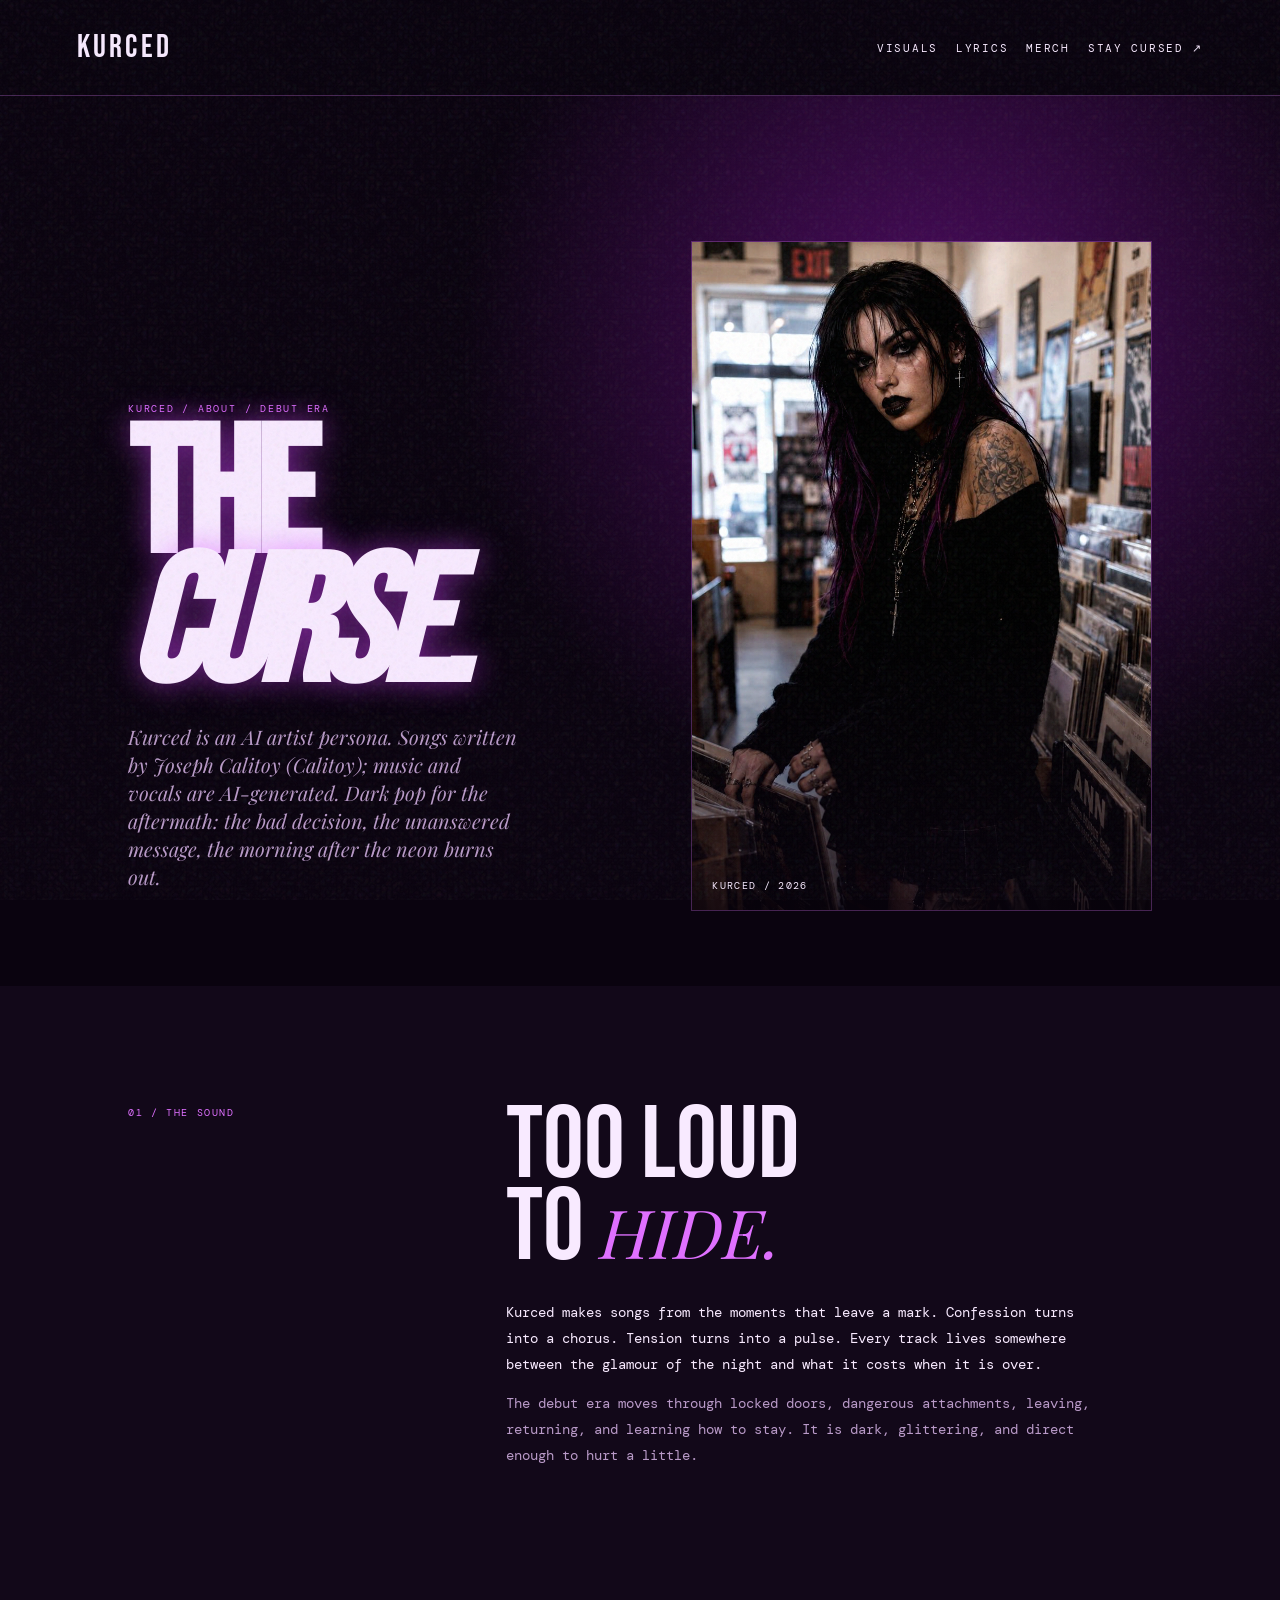
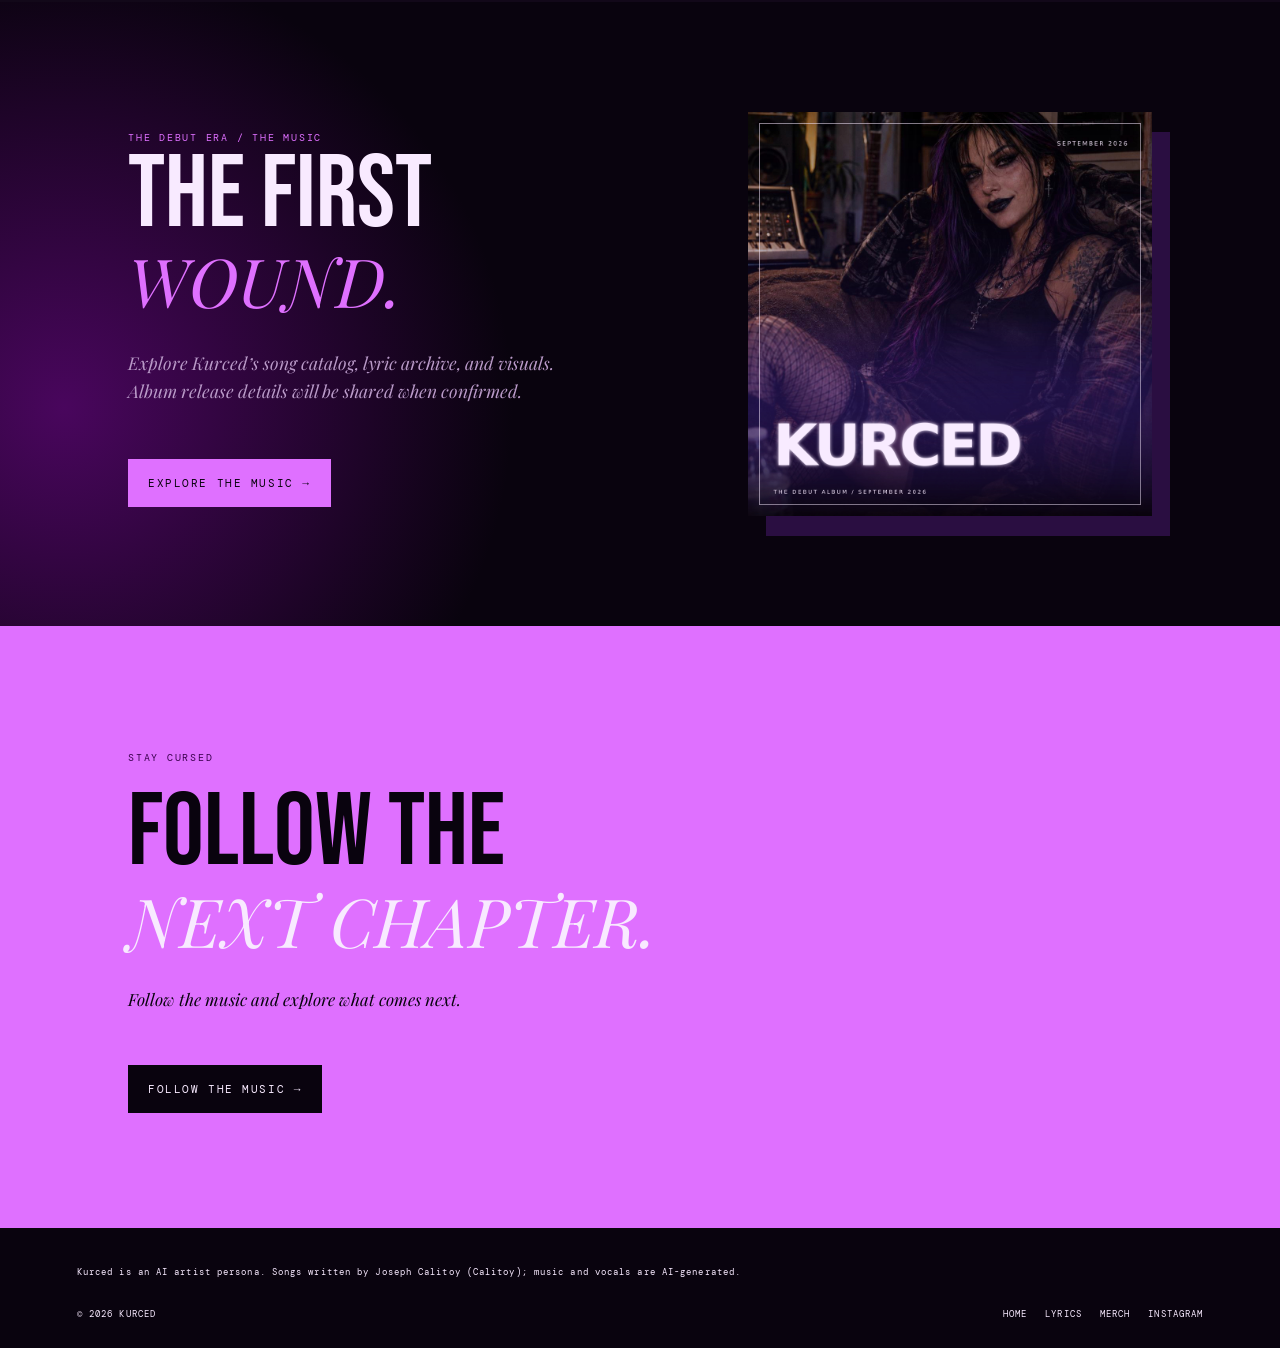
==== commit ddc35387: "Correct stale release claims and replace unavailable music links" ====
--- a/about.html
+++ b/about.html
@@ -1,5 +1,5 @@
 <!doctype html>
-<html lang="en"><head><meta charset="utf-8"><meta name="viewport" content="width=device-width,initial-scale=1"><meta name="theme-color" content="#09030e"><meta name="description" content="About Kurced — dark pop from the debut album era. Songs written by Joseph Calitoy (Calitoy); music and vocals are AI-generated."><title>About — Kurced</title><link rel="preconnect" href="https://fonts.googleapis.com"><link rel="preconnect" href="https://fonts.gstatic.com" crossorigin><link href="https://fonts.googleapis.com/css2?family=Bebas+Neue&family=DM+Mono:wght@400;500&family=Playfair+Display:ital,wght@0,700;1,700&display=swap" rel="stylesheet"><link rel="stylesheet" href="styles.css?v=20260728-0826"></head><body><div class="noise"></div><header class="journal-nav"><a class="logo" href="index.html">KURCED</a><nav><a href="visuals.html">VISUALS</a><a href="lyrics.html">LYRICS</a><a href="merch.html">MERCH</a><a href="index.html#updates">STAY CURSED ↗</a></nav></header><main class="about-page"><section class="about-hero"><div><p class="eyebrow">KURCED / ABOUT / DEBUT ERA</p><h1>THE<br><em>CURSE.</em></h1><p class="about-lede">Kurced is an AI artist persona. Songs written by Joseph Calitoy (Calitoy); music and vocals are AI-generated. Dark pop for the aftermath: the bad decision, the unanswered message, the morning after the neon burns out.</p></div><figure><img src="assets/visuals/kurced-7.jpg" alt="Kurced in violet stage light"><figcaption>KURCED / 2026</figcaption></figure></section><section class="about-copy"><div class="section-label">01 / THE SOUND</div><div><h2>TOO LOUD<br>TO <em>HIDE.</em></h2><p>Kurced makes songs from the moments that leave a mark. Confession turns into a chorus. Tension turns into a pulse. Every track lives somewhere between the glamour of the night and what it costs when it is over.</p><p>The debut era moves through locked doors, dangerous attachments, leaving, returning, and learning how to stay. It is dark, glittering, and direct enough to hurt a little.</p></div></section><section class="about-era"><div><p class="eyebrow">THE DEBUT ALBUM / SEPTEMBER 2026</p><h2>THE FIRST<br><em>WOUND.</em></h2><p>The first full album is coming September 2026. Until then, the lyric archive, visuals, and first signals are here for the people paying attention.</p><a class="cta" href="lyrics.html">READ THE WORDS →</a></div><img src="assets/covers/debut-album.jpg" alt="Kurced debut album-era cover art"></section><section class="signup about-signup"><p class="eyebrow">STAY CURSED</p><h2>GET THE<br><em>FIRST WARNING.</em></h2><p class="signup-copy">Album news, first-drop merch, and whatever happens next.</p><a class="cta" href="index.html#updates">JOIN THE LIST →</a></section></main><footer><p class="artist-credit">Kurced is an AI artist persona. Songs written by Joseph Calitoy (Calitoy); music and vocals are AI-generated.</p><span>© <span id="year"></span> KURCED</span><nav><a href="index.html">HOME</a><a href="lyrics.html">LYRICS</a><a href="merch.html">MERCH</a><a href="https://www.instagram.com/KurcedGrl/" target="_blank" rel="noopener noreferrer">INSTAGRAM</a></nav></footer><script src="script.js?v=20260726-0930"></script>
+<html lang="en"><head><meta charset="utf-8"><meta name="viewport" content="width=device-width,initial-scale=1"><meta name="theme-color" content="#09030e"><meta name="description" content="About Kurced — dark pop from the debut album era. Songs written by Joseph Calitoy (Calitoy); music and vocals are AI-generated."><title>About — Kurced</title><link rel="preconnect" href="https://fonts.googleapis.com"><link rel="preconnect" href="https://fonts.gstatic.com" crossorigin><link href="https://fonts.googleapis.com/css2?family=Bebas+Neue&family=DM+Mono:wght@400;500&family=Playfair+Display:ital,wght@0,700;1,700&display=swap" rel="stylesheet"><link rel="stylesheet" href="styles.css?v=20261030"></head><body><div class="noise"></div><header class="journal-nav"><a class="logo" href="index.html">KURCED</a><nav><a href="visuals.html">VISUALS</a><a href="lyrics.html">LYRICS</a><a href="merch.html">MERCH</a><a href="index.html#updates">STAY CURSED ↗</a></nav></header><main class="about-page"><section class="about-hero"><div><p class="eyebrow">KURCED / ABOUT / DEBUT ERA</p><h1>THE<br><em>CURSE.</em></h1><p class="about-lede">Kurced is an AI artist persona. Songs written by Joseph Calitoy (Calitoy); music and vocals are AI-generated. Dark pop for the aftermath: the bad decision, the unanswered message, the morning after the neon burns out.</p></div><figure><img src="assets/visuals/kurced-7.jpg" alt="Kurced in violet stage light"><figcaption>KURCED / 2026</figcaption></figure></section><section class="about-copy"><div class="section-label">01 / THE SOUND</div><div><h2>TOO LOUD<br>TO <em>HIDE.</em></h2><p>Kurced makes songs from the moments that leave a mark. Confession turns into a chorus. Tension turns into a pulse. Every track lives somewhere between the glamour of the night and what it costs when it is over.</p><p>The debut era moves through locked doors, dangerous attachments, leaving, returning, and learning how to stay. It is dark, glittering, and direct enough to hurt a little.</p></div></section><section class="about-era"><div><p class="eyebrow">THE DEBUT ERA / THE MUSIC</p><h2>THE FIRST<br><em>WOUND.</em></h2><p>Explore Kurced’s song catalog, lyric archive, and visuals. Album release details will be shared when confirmed.</p><a class="cta" href="index.html#music">EXPLORE THE MUSIC →</a></div><img src="assets/covers/debut-album.jpg" alt="Kurced debut album-era cover art"></section><section class="signup about-signup"><p class="eyebrow">STAY CURSED</p><h2>FOLLOW THE<br><em>NEXT CHAPTER.</em></h2><p class="signup-copy">Follow the music and explore what comes next.</p><a class="cta" href="index.html#updates">FOLLOW THE MUSIC →</a></section></main><footer><p class="artist-credit">Kurced is an AI artist persona. Songs written by Joseph Calitoy (Calitoy); music and vocals are AI-generated.</p><span>© <span id="year"></span> KURCED</span><nav><a href="index.html">HOME</a><a href="lyrics.html">LYRICS</a><a href="merch.html">MERCH</a><a href="https://www.instagram.com/KurcedGrl/" target="_blank" rel="noopener noreferrer">INSTAGRAM</a></nav></footer><script src="script.js?v=20261030"></script>
 <script>
 document.querySelectorAll('form').forEach(function(form){
   if(form.dataset.wired) return;
--- a/styles.css
+++ b/styles.css
@@ -1 +1,10 @@
-:root{--ink:#09030e;--paper:#f8eaff;--pink:#df70ff;--muted:#b99ac8;--line:#bd66db55}*{box-sizing:border-box}html{scroll-behavior:smooth}body{margin:0;background:var(--ink);color:var(--paper);font-family:'DM Mono',monospace}a{color:inherit;text-decoration:none}.noise{position:fixed;inset:0;pointer-events:none;opacity:.08;z-index:5;background-image:url("data:image/svg+xml,%3Csvg viewBox='0 0 180 180' xmlns='http://www.w3.org/2000/svg'%3E%3Cfilter id='n'%3E%3CfeTurbulence baseFrequency='.9' numOctaves='4'/%3E%3C/filter%3E%3Crect width='100%25' height='100%25' filter='url(%23n)'/%3E%3C/svg%3E")}header{position:absolute;z-index:3;top:0;left:0;right:0;padding:28px clamp(24px,6vw,90px);display:flex;justify-content:space-between;font-size:.67rem;letter-spacing:.16em}.logo,h1,h2,.art b{font-family:'Bebas Neue',sans-serif}.logo{font-size:2rem;letter-spacing:.1em}header nav{display:flex;gap:18px}.hero{min-height:100svh;padding:130px clamp(24px,10vw,150px) 70px;display:flex;align-items:center;position:relative;overflow:hidden}.copy{z-index:2;max-width:630px}.eyebrow{font-size:.65rem;letter-spacing:.17em;color:var(--pink)}h1{font-size:clamp(7rem,19vw,18rem);letter-spacing:-.04em;line-height:.72;margin:15px 0 38px;text-shadow:0 0 30px #d342ff88}.tagline{font:italic clamp(1.2rem,2.4vw,1.9rem)/1.2 'Playfair Display',serif;max-width:350px}.cta{margin-top:24px;display:inline-flex;gap:25px;padding:17px 20px;background:var(--pink);color:var(--ink);font-size:.7rem;letter-spacing:.14em;transition:.2s}.cta:hover{background:var(--paper);transform:translateY(-3px)}.hero-photo{position:absolute;inset:0;width:100%;overflow:hidden;border-bottom:1px solid rgba(222,112,255,.45)}.hero-photo:after{content:'';position:absolute;inset:0;background:linear-gradient(0deg,rgba(9,3,14,.82) 0%,rgba(9,3,14,.18) 30%,rgba(9,3,14,.03) 65%)}.hero-photo img{width:100%;height:100%;object-fit:cover;object-position:center 12%}.hero .copy{align-self:end;margin-bottom:38px;max-width:410px}.hero .copy .eyebrow{background:rgba(9,3,14,.62);padding:7px 9px}.hero .copy .tagline{background:rgba(9,3,14,.66);padding:8px 10px}.scene{position:absolute;right:0;top:0;width:min(68vw,900px);height:100%}.ring,.orb{position:absolute;border-radius:50%;left:48%;transform:translateX(-50%)}.ring{border:2px solid var(--pink);filter:drop-shadow(0 0 12px #b800ff);top:17%;width:min(47vw,570px);height:min(47vw,570px)}.ring.two{top:10%;width:min(57vw,700px);height:min(57vw,700px);opacity:.18}.orb{top:19%;width:min(44vw,535px);height:min(44vw,535px);background:radial-gradient(circle at 43% 34%,#32103f,#0c0510 58%,transparent 59%)}.figure{position:absolute;z-index:1;width:35%;height:58%;bottom:0;left:47%;transform:translateX(-50%);border-radius:48% 48% 0 0;background:linear-gradient(100deg,#060307,#461247,#070307);filter:drop-shadow(0 0 18px #8e14c4)}.figure:before{content:'';position:absolute;top:-23%;left:20%;width:62%;height:43%;border-radius:48%;background:radial-gradient(circle at 64% 36%,#df98b7 0 5%,#713a52 18%,#180916 54%,transparent 55%)}.figure b{position:absolute;top:-15%;left:-16%;width:128%;height:67%;border-radius:52% 48% 35% 38%;background:linear-gradient(90deg,#030205,#1d0a1e,#020103);z-index:-1}.city{position:absolute;bottom:0;width:100%;height:18%;opacity:.6;background:repeating-linear-gradient(90deg,transparent 0 9px,#cb53fa 10px 11px,transparent 12px 21px),linear-gradient(#310342,#060208)}.aside,.scroll{position:absolute;bottom:42px;font-size:.58rem;letter-spacing:.15em;z-index:2}.aside{right:clamp(24px,5vw,80px);text-align:right;color:var(--muted);line-height:1.8}.scroll{left:clamp(24px,5vw,80px)}.about,.release,.signup{padding:115px clamp(24px,10vw,150px)}.about{background:#100718;border-top:1px solid var(--line)}.about>div{display:grid;grid-template-columns:1.3fr .55fr;gap:60px;align-items:end;margin-top:34px}h2{font-size:clamp(3.5rem,8vw,8rem);line-height:.82;font-weight:400;margin:0}h2 em{font-family:'Playfair Display',serif;font-size:.66em;color:var(--pink)}.about div p{color:var(--muted);font-size:.82rem;line-height:1.8}.about strong{color:var(--paper)}.artist-gallery{display:grid;grid-template-columns:repeat(3,1fr);gap:1px;background:var(--line)}.artist-gallery figure{margin:0;min-height:560px;position:relative;overflow:hidden;background:var(--ink)}.artist-gallery img{width:100%;height:100%;object-fit:cover;object-position:center 12%;position:absolute;inset:0;filter:saturate(.9) contrast(1.06);transition:transform .6s ease}.artist-gallery figure:hover img{transform:scale(1.04)}.artist-gallery figcaption{position:absolute;bottom:28px;left:28px;font-size:.64rem;letter-spacing:.16em;z-index:1}.artist-gallery figure:after{content:'';position:absolute;inset:45% 0 0;background:linear-gradient(transparent,rgba(9,3,14,.85))}.release{background:radial-gradient(circle at 82% 25%,#43075a,transparent 42%),var(--ink)}.release-card{margin-top:35px;max-width:1080px;display:grid;grid-template-columns:.85fr 1fr}.art{min-height:420px;padding:26px;background:linear-gradient(145deg,#290436,#070209 72%);border:1px solid #df70ff88;display:flex;flex-direction:column;justify-content:space-between;position:relative;overflow:hidden}.art:after{content:'';position:absolute;inset:14%;border:1px solid var(--pink);border-radius:50%;box-shadow:0 0 25px #ad00fa}.art span{color:var(--pink);font:4rem 'Playfair Display';z-index:1}.art b{font-size:clamp(4.5rem,9vw,8rem);line-height:.7;z-index:1}.art small{z-index:1;color:var(--pink);font-size:.52rem;letter-spacing:.15em}.details{padding:clamp(30px,6vw,78px);border:1px solid var(--line);border-left:0;background:#0e0615c9;display:flex;flex-direction:column;justify-content:center}.details>p:not(.eyebrow){color:var(--muted);font-size:.78rem;margin:28px 0}.details>a{border-top:1px solid var(--line);padding:14px 0;font-size:.65rem;letter-spacing:.12em;display:flex;justify-content:space-between}.details>a:last-child{border-bottom:1px solid var(--line)}.signup{background:var(--pink);color:var(--ink)}.signup .eyebrow{color:#3a004e}.signup h2{margin:28px 0 42px}.signup h2 em{color:var(--paper)}form{max-width:720px;border-bottom:2px solid var(--ink);display:flex}#signup-form{max-width:960px;display:grid;grid-template-columns:1fr 1fr 1.3fr auto;gap:0 14px}#signup-form input{border-bottom:1px solid rgba(7,3,11,.35)}#signup-form button{padding:0 0 0 10px;white-space:nowrap}.signup-copy{font:italic 1.05rem/1.45 'Playfair Display',serif;max-width:560px;margin:-15px 0 30px}input{flex:1;min-width:0;padding:17px 0;border:0;background:transparent;outline:0;font:500 .7rem 'DM Mono';color:var(--ink)}input::placeholder{color:#20002eaa}button{border:0;background:transparent;font:500 .67rem 'DM Mono';letter-spacing:.1em;cursor:pointer;padding-left:15px}.sr{position:absolute;clip:rect(0,0,0,0)}#notice{font-size:.65rem;min-height:1em}footer{padding:28px clamp(24px,6vw,90px);display:flex;justify-content:space-between;font-size:.57rem;letter-spacing:.12em}footer nav{display:flex;gap:18px}.journal-nav{position:relative;border-bottom:1px solid var(--line)}.visuals{max-width:1400px;margin:0 auto;padding:100px clamp(24px,6vw,90px)}.visuals>h1{font-size:clamp(6rem,15vw,14rem);margin:18px 0}.visuals>p:last-of-type{color:var(--muted);font:italic 1.2rem/1.45 'Playfair Display',serif;max-width:520px;margin-bottom:48px}.visual-grid{columns:3 280px;column-gap:10px}.visual-grid img{display:block;width:100%;margin:0 0 10px;break-inside:avoid;filter:saturate(.92) contrast(1.06);transition:filter .25s}.visual-grid img:hover{filter:saturate(1.1) contrast(1.12)}.track-hub{max-width:1200px;margin:0 auto;padding:100px clamp(24px,8vw,110px)}.track-hub>h1{font-size:clamp(6rem,15vw,14rem);margin:18px 0}.track-intro{color:var(--muted);font:italic 1.25rem/1.4 'Playfair Display',serif;margin:0 0 55px}.cover-release{display:grid;grid-template-columns:1.15fr .85fr;align-items:end;gap:clamp(30px,7vw,110px);padding:0 0 72px;border-bottom:1px solid var(--line)}.cover-release h2{font-size:clamp(4.2rem,9vw,8.5rem);line-height:.82;margin:16px 0 25px}.cover-release p:not(.eyebrow){max-width:370px;color:var(--muted);font:italic 1.1rem/1.5 'Playfair Display',serif;margin-bottom:28px}.album-cover{width:100%;display:block;box-shadow:18px 20px 0 #6d24a955}.single-cover-grid{display:grid;grid-template-columns:repeat(5,1fr);gap:14px;padding:42px 0}.single-cover-grid a{display:block;overflow:hidden;background:#21072e;aspect-ratio:1}.single-cover-grid img{width:100%;height:100%;object-fit:cover;display:block;transition:transform .35s ease}.single-cover-grid a:hover img{transform:scale(1.045)}.track-grid{display:grid;grid-template-columns:repeat(2,1fr);gap:1px;background:var(--line)}.track-card{min-height:360px;padding:30px;position:relative;display:flex;flex-direction:column;justify-content:flex-end;overflow:hidden;background:#18071f}.track-card:before{content:'';position:absolute;inset:0;background:linear-gradient(135deg,#2e0a39,#08030d);transition:transform .35s}.track-card:hover:before{transform:scale(1.05)}.track-card>*{position:relative;z-index:1}.track-card span,.track-card b{font-size:.6rem;letter-spacing:.15em;color:var(--pink)}.track-card h2{font-size:clamp(3.4rem,6vw,6rem);margin:16px 0}.track-card p{color:var(--muted);font-size:.78rem;line-height:1.7;max-width:310px}.track-card b{margin-top:22px;color:var(--paper)}.track-card--locked:before{background:linear-gradient(135deg,#401054,#09030e)}.track-card--boys:before{background:linear-gradient(135deg,#27122e,#08030d)}.track-card--overdose:before{background:linear-gradient(135deg,#18212b,#09030e)}.track-card--seen:before{background:linear-gradient(135deg,#35121d,#09030e)}.track-card--medicine:before{background:linear-gradient(135deg,#122f38,#09030e)}.track-card--soon:before{background:linear-gradient(135deg,#140617,#09030e)}.lyrics{max-width:900px;margin:0 auto;padding:100px clamp(24px,8vw,110px)}.lyrics>h1{font-size:clamp(6rem,15vw,14rem);margin:18px 0;line-height:.72}.lyrics-subtitle{color:var(--muted);font:italic 1.2rem 'Playfair Display',serif;margin-bottom:18px}.support-note{border-left:2px solid var(--pink);color:var(--muted);font-size:.72rem;line-height:1.7;margin:0 0 50px;max-width:600px;padding-left:15px}.support-note strong{color:var(--paper)}.lyrics-sheet{border-top:1px solid var(--line);max-width:640px}.lyrics-sheet section{border-bottom:1px solid var(--line);padding:32px 0}.lyrics-sheet section>p:not(.post-meta){color:var(--paper);font:italic 1.05rem/1.9 'Playfair Display',serif}.lyrics>.cta{margin-top:45px}.journal{max-width:1100px;margin:0 auto;padding:100px clamp(24px,8vw,110px)}.journal>h1{font-size:clamp(6rem,15vw,14rem);margin:18px 0}.journal-intro{max-width:500px;color:var(--muted);font:italic 1.25rem/1.4 'Playfair Display',serif;margin-bottom:85px}.journal article{border-top:1px solid var(--line);padding:48px 0;max-width:760px}.post-meta{font-size:.62rem;letter-spacing:.15em;color:var(--pink)}.journal article h2{font-size:clamp(2.8rem,6vw,5.5rem);margin:15px 0 25px}.journal article>p:not(.post-meta){color:var(--muted);font-size:.82rem;line-height:1.9;max-width:640px}.journal article>p:not(.post-meta):first-of-type{color:var(--paper)}.journal article .cta{margin-top:14px}.about-page,.merch-page{padding-top:0}.about-hero{min-height:790px;display:grid;grid-template-columns:1fr 1fr;align-items:end;padding:145px clamp(24px,10vw,150px) 75px;gap:clamp(35px,8vw,130px);background:radial-gradient(circle at 73% 28%,#4d0b61,transparent 42%),#0a030f}.about-hero h1,.merch-hero h1{font-size:clamp(6rem,14vw,14rem);line-height:.72;margin:20px 0 30px}.about-lede,.merch-hero>p:not(.eyebrow){font:italic 1.25rem/1.4 'Playfair Display',serif;max-width:390px;color:var(--muted)}.about-hero figure{height:min(58vw,670px);margin:0;position:relative;overflow:hidden;border:1px solid var(--line)}.about-hero figure:after{content:'';position:absolute;inset:50% 0 0;background:linear-gradient(transparent,#09030ec9)}.about-hero img{width:100%;height:100%;object-fit:cover;object-position:center 12%;filter:saturate(.9) contrast(1.1)}.about-hero figcaption{position:absolute;z-index:1;left:20px;bottom:18px;font-size:.6rem;letter-spacing:.14em}.about-copy{padding:120px clamp(24px,10vw,150px);display:grid;grid-template-columns:.5fr 1fr;gap:55px;background:#120819}.section-label{font-size:.63rem;letter-spacing:.16em;color:var(--pink)}.about-copy h2,.about-era h2,.merch-cta h2{font-size:clamp(4rem,8vw,8.5rem);line-height:.8;margin:0 0 30px}.about-copy p{max-width:590px;color:var(--muted);font-size:.85rem;line-height:1.9}.about-copy p:first-of-type{color:var(--paper)}.about-era{padding:110px clamp(24px,10vw,150px);display:grid;grid-template-columns:1fr .82fr;gap:clamp(40px,10vw,160px);align-items:center;background:radial-gradient(circle at 5% 65%,#49065d,transparent 35%),var(--ink)}.about-era>div>p:not(.eyebrow){color:var(--muted);font:italic 1.1rem/1.6 'Playfair Display',serif;max-width:470px;margin-bottom:30px}.about-era img{display:block;width:100%;box-shadow:18px 20px 0 #6d24a955}.about-signup{margin:0}.merch-hero{min-height:640px;padding:155px clamp(24px,10vw,150px) 85px;display:flex;flex-direction:column;justify-content:end;background:radial-gradient(circle at 79% 24%,#5a096d,transparent 28%),radial-gradient(circle at 92% 80%,#e261ff22,transparent 32%),#100518}.merch-hero h1{margin-bottom:30px}.merch-hero .cta{align-self:flex-start}.merch-note{padding:38px clamp(24px,10vw,150px);display:grid;grid-template-columns:.5fr 1fr;gap:55px;border-top:1px solid var(--line);border-bottom:1px solid var(--line);background:#100718}.merch-note p{margin:0;max-width:620px;color:var(--muted);font:italic 1.05rem/1.55 'Playfair Display',serif}.product-grid{display:grid;grid-template-columns:repeat(5,1fr);gap:1px;background:var(--line)}.product-card{min-height:460px;position:relative;overflow:hidden;background:#1c0924;display:flex;align-items:end}.product-card:after{content:'';position:absolute;inset:45% 0 0;background:linear-gradient(transparent,#09030ef5)}.product-card img{position:absolute;inset:0;width:100%;height:100%;object-fit:cover;object-position:center 12%;filter:saturate(.85) contrast(1.04);transition:transform .45s ease}.product-card:hover img{transform:scale(1.055)}.product-card>div{position:relative;z-index:1;padding:22px;width:100%}.product-card span{font-size:.55rem;letter-spacing:.13em;color:var(--pink)}.product-card h2{font-size:clamp(2.7rem,4.5vw,5rem);line-height:.78;margin:16px 0}.product-card p{margin:0;font-size:.7rem;letter-spacing:.12em}.merch-cta{padding:130px clamp(24px,10vw,150px);background:var(--pink);color:var(--ink)}.merch-cta .eyebrow{color:#400052}.merch-cta h2 em{color:var(--paper)}.merch-cta>p:not(.eyebrow){font:italic 1.1rem/1.5 'Playfair Display',serif;max-width:450px}.merch-cta .cta{background:var(--ink);color:var(--paper)}.listen{padding:115px clamp(24px,10vw,150px);background:#0a030f;border-top:1px solid var(--line)}.listen h2{font-size:clamp(3.5rem,8vw,8rem);line-height:.82;margin:14px 0 28px}.listen h2 em{font-family:'Playfair Display',serif;font-size:.66em;color:var(--pink)}.listen-intro{color:var(--muted);font:italic 1.1rem/1.5 'Playfair Display',serif;max-width:520px;margin:0 0 55px}.sc-grid{display:grid;grid-template-columns:repeat(2,1fr);gap:1px;background:var(--line)}.sc-track{background:#120719;padding:32px;display:flex;flex-direction:column;gap:16px;position:relative;overflow:hidden}.sc-track span{font-size:.62rem;letter-spacing:.16em;color:var(--pink)}.sc-track h3{font-family:'Bebas Neue',sans-serif;font-size:clamp(1.8rem,3.5vw,3rem);letter-spacing:.02em;margin:0;color:var(--paper);line-height:.9}.sc-track iframe{width:100%;height:166px;border:0;border-radius:0;filter:invert(.92) hue-rotate(180deg) sepia(.15) saturate(1.4)}.sc-track a{font-size:.6rem;letter-spacing:.14em;color:var(--pink);display:flex;justify-content:space-between;border-top:1px solid var(--line);padding-top:14px;transition:.2s}.sc-track a:hover{color:var(--paper)}.sc-track a b{color:inherit}@media(max-width:720px){.sc-grid{grid-template-columns:1fr}.listen{padding-top:82px;padding-bottom:82px}}@media(max-width:720px){.hero{min-height:780px;padding-bottom:145px}.hero-photo{width:100%;right:auto;opacity:1}.hero .copy{align-self:end;margin:0 0 38px}.copy{margin-top:0}.artist-gallery{grid-template-columns:1fr}.artist-gallery figure{min-height:480px}.track-grid{grid-template-columns:1fr}.cover-release{grid-template-columns:1fr;gap:35px}.single-cover-grid{grid-template-columns:repeat(2,1fr)}.single-cover-grid a:last-child{grid-column:span 2;width:50%;justify-self:center}#signup-form{grid-template-columns:1fr}#signup-form button{padding:17px 0;text-align:left}.about,.release,.signup{padding-top:82px;padding-bottom:82px}.about>div,.release-card{grid-template-columns:1fr}.about>div{gap:25px}.details{border-left:1px solid var(--line);border-top:0}.art{min-height:350px}.about-hero,.about-era,.about-copy,.merch-note{grid-template-columns:1fr;padding-top:100px;padding-bottom:75px}.about-hero{min-height:880px}.about-hero figure{height:440px}.about-copy{gap:26px}.product-grid{grid-template-columns:1fr}.product-card{min-height:410px}.merch-hero{min-height:570px;padding-top:130px}.merch-note{gap:20px}.about-era img{max-width:500px}.merch-cta{padding-top:85px;padding-bottom:85px}footer{flex-direction:column;gap:15px}.aside{bottom:47px}.scroll{bottom:35px}}+:root{--ink:#09030e;--paper:#f8eaff;--pink:#df70ff;--muted:#b99ac8;--line:#bd66db55}*{box-sizing:border-box}html{scroll-behavior:smooth}body{margin:0;background:var(--ink);color:var(--paper);font-family:'DM Mono',monospace}a{color:inherit;text-decoration:none}.noise{position:fixed;inset:0;pointer-events:none;opacity:.08;z-index:5;background-image:url("data:image/svg+xml,%3Csvg viewBox='0 0 180 180' xmlns='http://www.w3.org/2000/svg'%3E%3Cfilter id='n'%3E%3CfeTurbulence baseFrequency='.9' numOctaves='4'/%3E%3C/filter%3E%3Crect width='100%25' height='100%25' filter='url(%23n)'/%3E%3C/svg%3E")}header{position:absolute;z-index:3;top:0;left:0;right:0;padding:28px clamp(24px,6vw,90px);display:flex;justify-content:space-between;font-size:.67rem;letter-spacing:.16em}.logo,h1,h2,.art b{font-family:'Bebas Neue',sans-serif}.logo{font-size:2rem;letter-spacing:.1em}header nav{display:flex;gap:18px}.hero{min-height:100svh;padding:130px clamp(24px,10vw,150px) 70px;display:flex;align-items:center;position:relative;overflow:hidden}.copy{z-index:2;max-width:630px}.eyebrow{font-size:.65rem;letter-spacing:.17em;color:var(--pink)}h1{font-size:clamp(7rem,19vw,18rem);letter-spacing:-.04em;line-height:.72;margin:15px 0 38px;text-shadow:0 0 30px #d342ff88}.tagline{font:italic clamp(1.2rem,2.4vw,1.9rem)/1.2 'Playfair Display',serif;max-width:350px}.cta{margin-top:24px;display:inline-flex;gap:25px;padding:17px 20px;background:var(--pink);color:var(--ink);font-size:.7rem;letter-spacing:.14em;transition:.2s}.cta:hover{background:var(--paper);transform:translateY(-3px)}.hero-photo{position:absolute;inset:0;width:100%;overflow:hidden;border-bottom:1px solid rgba(222,112,255,.45)}.hero-photo:after{content:'';position:absolute;inset:0;background:linear-gradient(0deg,rgba(9,3,14,.82) 0%,rgba(9,3,14,.18) 30%,rgba(9,3,14,.03) 65%)}.hero-photo img{width:100%;height:100%;object-fit:cover;object-position:center 12%}.hero .copy{align-self:end;margin-bottom:38px;max-width:410px}.hero .copy .eyebrow{background:rgba(9,3,14,.62);padding:7px 9px}.hero .copy .tagline{background:rgba(9,3,14,.66);padding:8px 10px}.scene{position:absolute;right:0;top:0;width:min(68vw,900px);height:100%}.ring,.orb{position:absolute;border-radius:50%;left:48%;transform:translateX(-50%)}.ring{border:2px solid var(--pink);filter:drop-shadow(0 0 12px #b800ff);top:17%;width:min(47vw,570px);height:min(47vw,570px)}.ring.two{top:10%;width:min(57vw,700px);height:min(57vw,700px);opacity:.18}.orb{top:19%;width:min(44vw,535px);height:min(44vw,535px);background:radial-gradient(circle at 43% 34%,#32103f,#0c0510 58%,transparent 59%)}.figure{position:absolute;z-index:1;width:35%;height:58%;bottom:0;left:47%;transform:translateX(-50%);border-radius:48% 48% 0 0;background:linear-gradient(100deg,#060307,#461247,#070307);filter:drop-shadow(0 0 18px #8e14c4)}.figure:before{content:'';position:absolute;top:-23%;left:20%;width:62%;height:43%;border-radius:48%;background:radial-gradient(circle at 64% 36%,#df98b7 0 5%,#713a52 18%,#180916 54%,transparent 55%)}.figure b{position:absolute;top:-15%;left:-16%;width:128%;height:67%;border-radius:52% 48% 35% 38%;background:linear-gradient(90deg,#030205,#1d0a1e,#020103);z-index:-1}.city{position:absolute;bottom:0;width:100%;height:18%;opacity:.6;background:repeating-linear-gradient(90deg,transparent 0 9px,#cb53fa 10px 11px,transparent 12px 21px),linear-gradient(#310342,#060208)}.aside,.scroll{position:absolute;bottom:42px;font-size:.58rem;letter-spacing:.15em;z-index:2}.aside{right:clamp(24px,5vw,80px);text-align:right;color:var(--muted);line-height:1.8}.scroll{left:clamp(24px,5vw,80px)}.about,.release,.signup{padding:115px clamp(24px,10vw,150px)}.about{background:#100718;border-top:1px solid var(--line)}.about>div{display:grid;grid-template-columns:1.3fr .55fr;gap:60px;align-items:end;margin-top:34px}h2{font-size:clamp(3.5rem,8vw,8rem);line-height:.82;font-weight:400;margin:0}h2 em{font-family:'Playfair Display',serif;font-size:.66em;color:var(--pink)}.about div p{color:var(--muted);font-size:.82rem;line-height:1.8}.about strong{color:var(--paper)}.artist-gallery{display:grid;grid-template-columns:repeat(3,1fr);gap:1px;background:var(--line)}.artist-gallery figure{margin:0;min-height:560px;position:relative;overflow:hidden;background:var(--ink)}.artist-gallery img{width:100%;height:100%;object-fit:cover;object-position:center 12%;position:absolute;inset:0;filter:saturate(.9) contrast(1.06);transition:transform .6s ease}.artist-gallery figure:hover img{transform:scale(1.04)}.artist-gallery figcaption{position:absolute;bottom:28px;left:28px;font-size:.64rem;letter-spacing:.16em;z-index:1}.artist-gallery figure:after{content:'';position:absolute;inset:45% 0 0;background:linear-gradient(transparent,rgba(9,3,14,.85))}.release{background:radial-gradient(circle at 82% 25%,#43075a,transparent 42%),var(--ink)}.release-card{margin-top:35px;max-width:1080px;display:grid;grid-template-columns:.85fr 1fr}.art{min-height:420px;padding:26px;background:linear-gradient(145deg,#290436,#070209 72%);border:1px solid #df70ff88;display:flex;flex-direction:column;justify-content:space-between;position:relative;overflow:hidden}.art:after{content:'';position:absolute;inset:14%;border:1px solid var(--pink);border-radius:50%;box-shadow:0 0 25px #ad00fa}.art span{color:var(--pink);font:4rem 'Playfair Display';z-index:1}.art b{font-size:clamp(4.5rem,9vw,8rem);line-height:.7;z-index:1}.art small{z-index:1;color:var(--pink);font-size:.52rem;letter-spacing:.15em}.details{padding:clamp(30px,6vw,78px);border:1px solid var(--line);border-left:0;background:#0e0615c9;display:flex;flex-direction:column;justify-content:center}.details>p:not(.eyebrow){color:var(--muted);font-size:.78rem;margin:28px 0}.details>a{border-top:1px solid var(--line);padding:14px 0;font-size:.65rem;letter-spacing:.12em;display:flex;justify-content:space-between}.details>a:last-child{border-bottom:1px solid var(--line)}.signup{background:var(--pink);color:var(--ink)}.signup .eyebrow{color:#3a004e}.signup h2{margin:28px 0 42px}.signup h2 em{color:var(--paper)}form{max-width:720px;border-bottom:2px solid var(--ink);display:flex}#signup-form{max-width:960px;display:grid;grid-template-columns:1fr 1fr 1.3fr auto;gap:0 14px}#signup-form input{border-bottom:1px solid rgba(7,3,11,.35)}#signup-form button{padding:0 0 0 10px;white-space:nowrap}.signup-copy{font:italic 1.05rem/1.45 'Playfair Display',serif;max-width:560px;margin:-15px 0 30px}input{flex:1;min-width:0;padding:17px 0;border:0;background:transparent;outline:0;font:500 .7rem 'DM Mono';color:var(--ink)}input::placeholder{color:#20002eaa}button{border:0;background:transparent;font:500 .67rem 'DM Mono';letter-spacing:.1em;cursor:pointer;padding-left:15px}.sr{position:absolute;clip:rect(0,0,0,0)}#notice{font-size:.65rem;min-height:1em}footer{padding:28px clamp(24px,6vw,90px);display:flex;justify-content:space-between;font-size:.57rem;letter-spacing:.12em}footer nav{display:flex;gap:18px}.journal-nav{position:relative;border-bottom:1px solid var(--line)}.visuals{max-width:1400px;margin:0 auto;padding:100px clamp(24px,6vw,90px)}.visuals>h1{font-size:clamp(6rem,15vw,14rem);margin:18px 0}.visuals>p:last-of-type{color:var(--muted);font:italic 1.2rem/1.45 'Playfair Display',serif;max-width:520px;margin-bottom:48px}.visual-grid{columns:3 280px;column-gap:10px}.visual-grid img{display:block;width:100%;margin:0 0 10px;break-inside:avoid;filter:saturate(.92) contrast(1.06);transition:filter .25s}.visual-grid img:hover{filter:saturate(1.1) contrast(1.12)}.track-hub{max-width:1200px;margin:0 auto;padding:100px clamp(24px,8vw,110px)}.track-hub>h1{font-size:clamp(6rem,15vw,14rem);margin:18px 0}.track-intro{color:var(--muted);font:italic 1.25rem/1.4 'Playfair Display',serif;margin:0 0 55px}.cover-release{display:grid;grid-template-columns:1.15fr .85fr;align-items:end;gap:clamp(30px,7vw,110px);padding:0 0 72px;border-bottom:1px solid var(--line)}.cover-release h2{font-size:clamp(4.2rem,9vw,8.5rem);line-height:.82;margin:16px 0 25px}.cover-release p:not(.eyebrow){max-width:370px;color:var(--muted);font:italic 1.1rem/1.5 'Playfair Display',serif;margin-bottom:28px}.album-cover{width:100%;display:block;box-shadow:18px 20px 0 #6d24a955}.single-cover-grid{display:grid;grid-template-columns:repeat(5,1fr);gap:14px;padding:42px 0}.single-cover-grid a{display:block;overflow:hidden;background:#21072e;aspect-ratio:1}.single-cover-grid img{width:100%;height:100%;object-fit:cover;display:block;transition:transform .35s ease}.single-cover-grid a:hover img{transform:scale(1.045)}.track-grid{display:grid;grid-template-columns:repeat(2,1fr);gap:1px;background:var(--line)}.track-card{min-height:360px;padding:30px;position:relative;display:flex;flex-direction:column;justify-content:flex-end;overflow:hidden;background:#18071f}.track-card:before{content:'';position:absolute;inset:0;background:linear-gradient(135deg,#2e0a39,#08030d);transition:transform .35s}.track-card:hover:before{transform:scale(1.05)}.track-card>*{position:relative;z-index:1}.track-card span,.track-card b{font-size:.6rem;letter-spacing:.15em;color:var(--pink)}.track-card h2{font-size:clamp(3.4rem,6vw,6rem);margin:16px 0}.track-card p{color:var(--muted);font-size:.78rem;line-height:1.7;max-width:310px}.track-card b{margin-top:22px;color:var(--paper)}.track-card--locked:before{background:linear-gradient(135deg,#401054,#09030e)}.track-card--boys:before{background:linear-gradient(135deg,#27122e,#08030d)}.track-card--overdose:before{background:linear-gradient(135deg,#18212b,#09030e)}.track-card--seen:before{background:linear-gradient(135deg,#35121d,#09030e)}.track-card--medicine:before{background:linear-gradient(135deg,#122f38,#09030e)}.track-card--soon:before{background:linear-gradient(135deg,#140617,#09030e)}.lyrics{max-width:900px;margin:0 auto;padding:100px clamp(24px,8vw,110px)}.lyrics>h1{font-size:clamp(6rem,15vw,14rem);margin:18px 0;line-height:.72}.lyrics-subtitle{color:var(--muted);font:italic 1.2rem 'Playfair Display',serif;margin-bottom:18px}.support-note{border-left:2px solid var(--pink);color:var(--muted);font-size:.72rem;line-height:1.7;margin:0 0 50px;max-width:600px;padding-left:15px}.support-note strong{color:var(--paper)}.lyrics-sheet{border-top:1px solid var(--line);max-width:640px}.lyrics-sheet section{border-bottom:1px solid var(--line);padding:32px 0}.lyrics-sheet section>p:not(.post-meta){color:var(--paper);font:italic 1.05rem/1.9 'Playfair Display',serif}.lyrics>.cta{margin-top:45px}.journal{max-width:1100px;margin:0 auto;padding:100px clamp(24px,8vw,110px)}.journal>h1{font-size:clamp(6rem,15vw,14rem);margin:18px 0}.journal-intro{max-width:500px;color:var(--muted);font:italic 1.25rem/1.4 'Playfair Display',serif;margin-bottom:85px}.journal article{border-top:1px solid var(--line);padding:48px 0;max-width:760px}.post-meta{font-size:.62rem;letter-spacing:.15em;color:var(--pink)}.journal article h2{font-size:clamp(2.8rem,6vw,5.5rem);margin:15px 0 25px}.journal article>p:not(.post-meta){color:var(--muted);font-size:.82rem;line-height:1.9;max-width:640px}.journal article>p:not(.post-meta):first-of-type{color:var(--paper)}.journal article .cta{margin-top:14px}.about-page,.merch-page{padding-top:0}.about-hero{min-height:790px;display:grid;grid-template-columns:1fr 1fr;align-items:end;padding:145px clamp(24px,10vw,150px) 75px;gap:clamp(35px,8vw,130px);background:radial-gradient(circle at 73% 28%,#4d0b61,transparent 42%),#0a030f}.about-hero h1,.merch-hero h1{font-size:clamp(6rem,14vw,14rem);line-height:.72;margin:20px 0 30px}.about-lede,.merch-hero>p:not(.eyebrow){font:italic 1.25rem/1.4 'Playfair Display',serif;max-width:390px;color:var(--muted)}.about-hero figure{height:min(58vw,670px);margin:0;position:relative;overflow:hidden;border:1px solid var(--line)}.about-hero figure:after{content:'';position:absolute;inset:50% 0 0;background:linear-gradient(transparent,#09030ec9)}.about-hero img{width:100%;height:100%;object-fit:cover;object-position:center 12%;filter:saturate(.9) contrast(1.1)}.about-hero figcaption{position:absolute;z-index:1;left:20px;bottom:18px;font-size:.6rem;letter-spacing:.14em}.about-copy{padding:120px clamp(24px,10vw,150px);display:grid;grid-template-columns:.5fr 1fr;gap:55px;background:#120819}.section-label{font-size:.63rem;letter-spacing:.16em;color:var(--pink)}.about-copy h2,.about-era h2,.merch-cta h2{font-size:clamp(4rem,8vw,8.5rem);line-height:.8;margin:0 0 30px}.about-copy p{max-width:590px;color:var(--muted);font-size:.85rem;line-height:1.9}.about-copy p:first-of-type{color:var(--paper)}.about-era{padding:110px clamp(24px,10vw,150px);display:grid;grid-template-columns:1fr .82fr;gap:clamp(40px,10vw,160px);align-items:center;background:radial-gradient(circle at 5% 65%,#49065d,transparent 35%),var(--ink)}.about-era>div>p:not(.eyebrow){color:var(--muted);font:italic 1.1rem/1.6 'Playfair Display',serif;max-width:470px;margin-bottom:30px}.about-era img{display:block;width:100%;box-shadow:18px 20px 0 #6d24a955}.about-signup{margin:0}.merch-hero{min-height:640px;padding:155px clamp(24px,10vw,150px) 85px;display:flex;flex-direction:column;justify-content:end;background:radial-gradient(circle at 79% 24%,#5a096d,transparent 28%),radial-gradient(circle at 92% 80%,#e261ff22,transparent 32%),#100518}.merch-hero h1{margin-bottom:30px}.merch-hero .cta{align-self:flex-start}.merch-note{padding:38px clamp(24px,10vw,150px);display:grid;grid-template-columns:.5fr 1fr;gap:55px;border-top:1px solid var(--line);border-bottom:1px solid var(--line);background:#100718}.merch-note p{margin:0;max-width:620px;color:var(--muted);font:italic 1.05rem/1.55 'Playfair Display',serif}.product-grid{display:grid;grid-template-columns:repeat(5,1fr);gap:1px;background:var(--line)}.product-card{min-height:460px;position:relative;overflow:hidden;background:#1c0924;display:flex;align-items:end}.product-card:after{content:'';position:absolute;inset:45% 0 0;background:linear-gradient(transparent,#09030ef5)}.product-card img{position:absolute;inset:0;width:100%;height:100%;object-fit:cover;object-position:center 12%;filter:saturate(.85) contrast(1.04);transition:transform .45s ease}.product-card:hover img{transform:scale(1.055)}.product-card>div{position:relative;z-index:1;padding:22px;width:100%}.product-card span{font-size:.55rem;letter-spacing:.13em;color:var(--pink)}.product-card h2{font-size:clamp(2.7rem,4.5vw,5rem);line-height:.78;margin:16px 0}.product-card p{margin:0;font-size:.7rem;letter-spacing:.12em}.merch-cta{padding:130px clamp(24px,10vw,150px);background:var(--pink);color:var(--ink)}.merch-cta .eyebrow{color:#400052}.merch-cta h2 em{color:var(--paper)}.merch-cta>p:not(.eyebrow){font:italic 1.1rem/1.5 'Playfair Display',serif;max-width:450px}.merch-cta .cta{background:var(--ink);color:var(--paper)}.listen{padding:115px clamp(24px,10vw,150px);background:#0a030f;border-top:1px solid var(--line)}.listen h2{font-size:clamp(3.5rem,8vw,8rem);line-height:.82;margin:14px 0 28px}.listen h2 em{font-family:'Playfair Display',serif;font-size:.66em;color:var(--pink)}.listen-intro{color:var(--muted);font:italic 1.1rem/1.5 'Playfair Display',serif;max-width:520px;margin:0 0 55px}.sc-grid{display:grid;grid-template-columns:repeat(2,1fr);gap:1px;background:var(--line)}.sc-track{background:#120719;padding:32px;display:flex;flex-direction:column;gap:16px;position:relative;overflow:hidden}.sc-track span{font-size:.62rem;letter-spacing:.16em;color:var(--pink)}.sc-track h3{font-family:'Bebas Neue',sans-serif;font-size:clamp(1.8rem,3.5vw,3rem);letter-spacing:.02em;margin:0;color:var(--paper);line-height:.9}.sc-track iframe{width:100%;height:166px;border:0;border-radius:0;filter:invert(.92) hue-rotate(180deg) sepia(.15) saturate(1.4)}.sc-track a{font-size:.6rem;letter-spacing:.14em;color:var(--pink);display:flex;justify-content:space-between;border-top:1px solid var(--line);padding-top:14px;transition:.2s}.sc-track a:hover{color:var(--paper)}.sc-track a b{color:inherit}@media(max-width:720px){.sc-grid{grid-template-columns:1fr}.listen{padding-top:82px;padding-bottom:82px}}@media(max-width:720px){.hero{min-height:780px;padding-bottom:145px}.hero-photo{width:100%;right:auto;opacity:1}.hero .copy{align-self:end;margin:0 0 38px}.copy{margin-top:0}.artist-gallery{grid-template-columns:1fr}.artist-gallery figure{min-height:480px}.track-grid{grid-template-columns:1fr}.cover-release{grid-template-columns:1fr;gap:35px}.single-cover-grid{grid-template-columns:repeat(2,1fr)}.single-cover-grid a:last-child{grid-column:span 2;width:50%;justify-self:center}#signup-form{grid-template-columns:1fr}#signup-form button{padding:17px 0;text-align:left}.about,.release,.signup{padding-top:82px;padding-bottom:82px}.about>div,.release-card{grid-template-columns:1fr}.about>div{gap:25px}.details{border-left:1px solid var(--line);border-top:0}.art{min-height:350px}.about-hero,.about-era,.about-copy,.merch-note{grid-template-columns:1fr;padding-top:100px;padding-bottom:75px}.about-hero{min-height:880px}.about-hero figure{height:440px}.about-copy{gap:26px}.product-grid{grid-template-columns:1fr}.product-card{min-height:410px}.merch-hero{min-height:570px;padding-top:130px}.merch-note{gap:20px}.about-era img{max-width:500px}.merch-cta{padding-top:85px;padding-bottom:85px}footer{flex-direction:column;gap:15px}.aside{bottom:47px}.scroll{bottom:35px}}
+/* Keep navigation usable on small screens and with keyboard focus. */
+header nav,footer nav{flex-wrap:wrap;align-items:center}
+footer{flex-wrap:wrap;gap:18px}footer .artist-credit{flex-basis:100%;line-height:1.7}
+a:focus-visible,button:focus-visible,input:focus-visible{outline:3px solid var(--pink);outline-offset:5px}
+.signup .cta{background:var(--ink);color:var(--paper)}
+.archive-note{border-left:2px solid var(--pink);padding:18px;line-height:1.8;color:var(--muted)}
+.archive-note a{text-decoration:underline;color:var(--paper)}
+@media(max-width:720px){header{flex-direction:column;gap:12px}header nav{gap:8px 16px}header nav a,footer nav a{display:inline-flex;align-items:center;min-height:44px}h1{overflow-wrap:anywhere}.hero h1{font-size:clamp(5rem,19vw,8rem)}.release-card,.sc-grid{min-width:0}.details{min-width:0}footer nav{gap:8px 16px}}
+@media(prefers-reduced-motion:reduce){html{scroll-behavior:auto}*,*:before,*:after{transition:none!important}}
